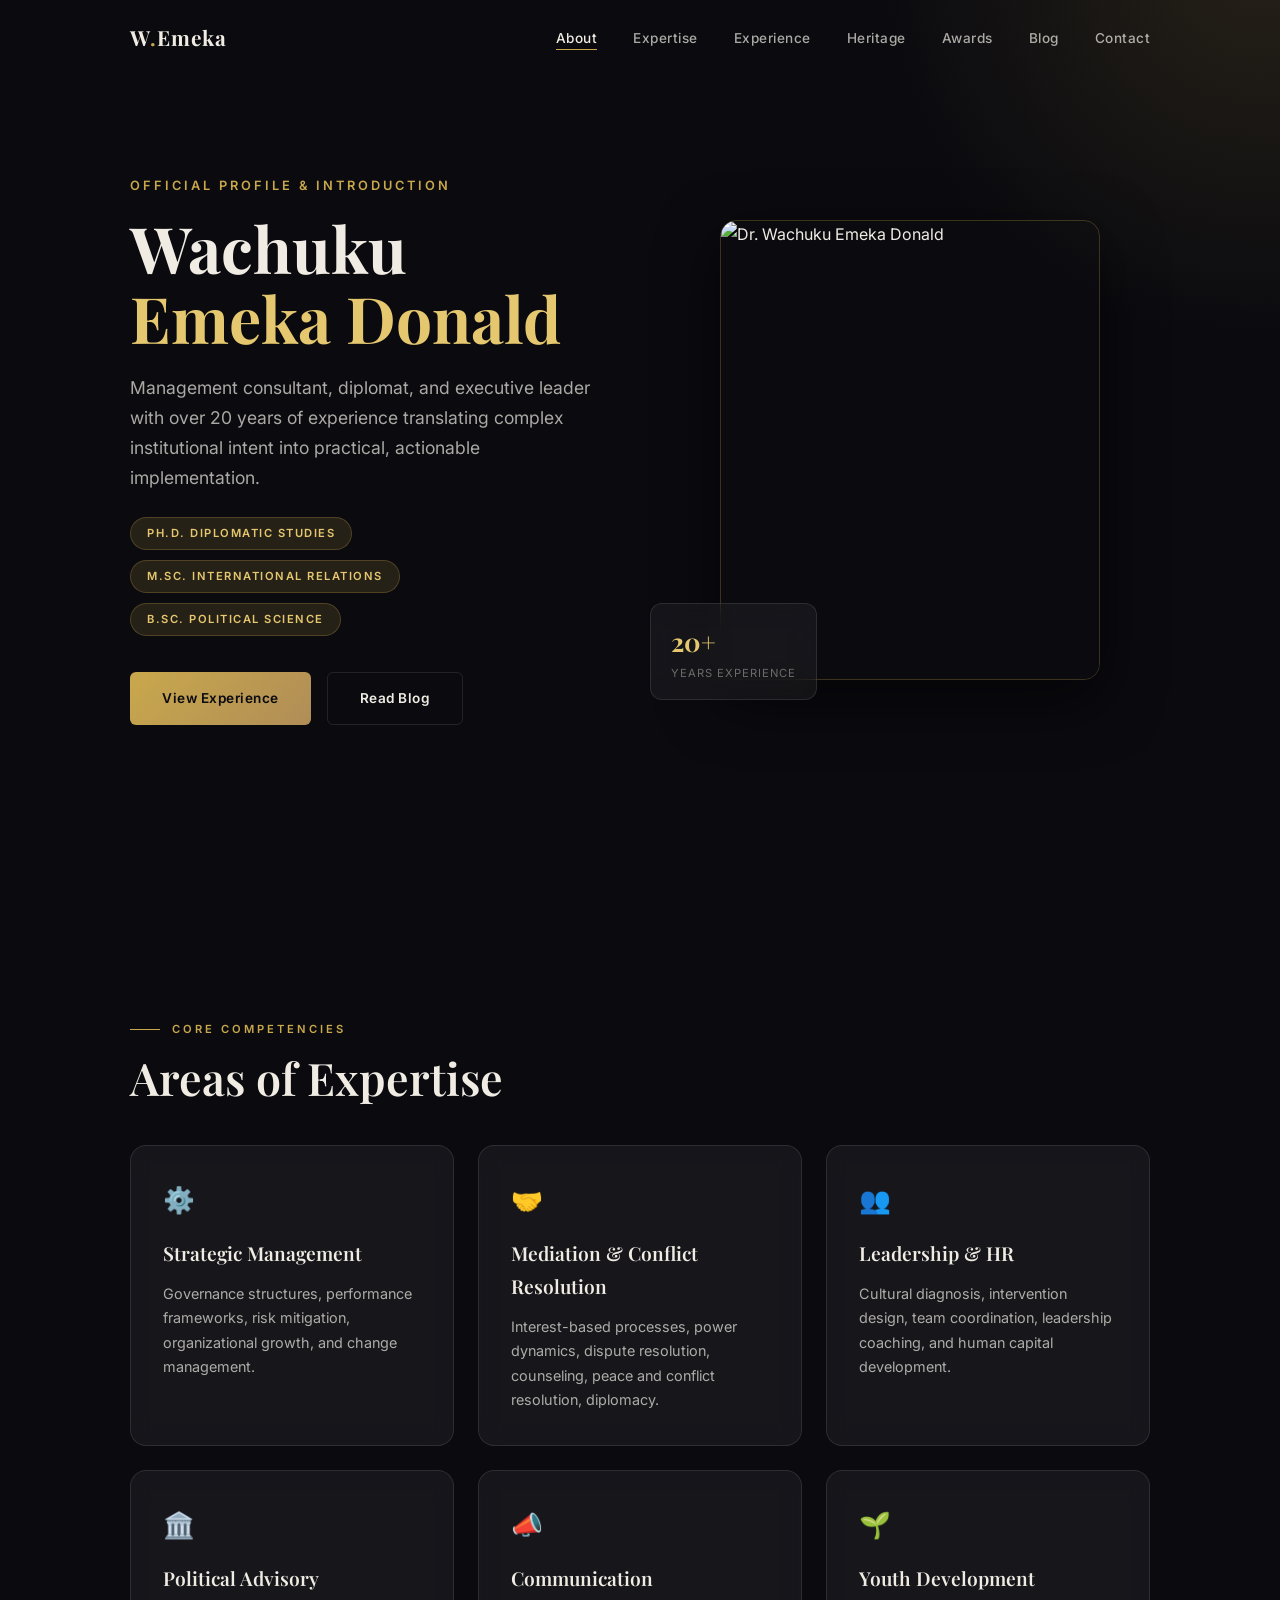
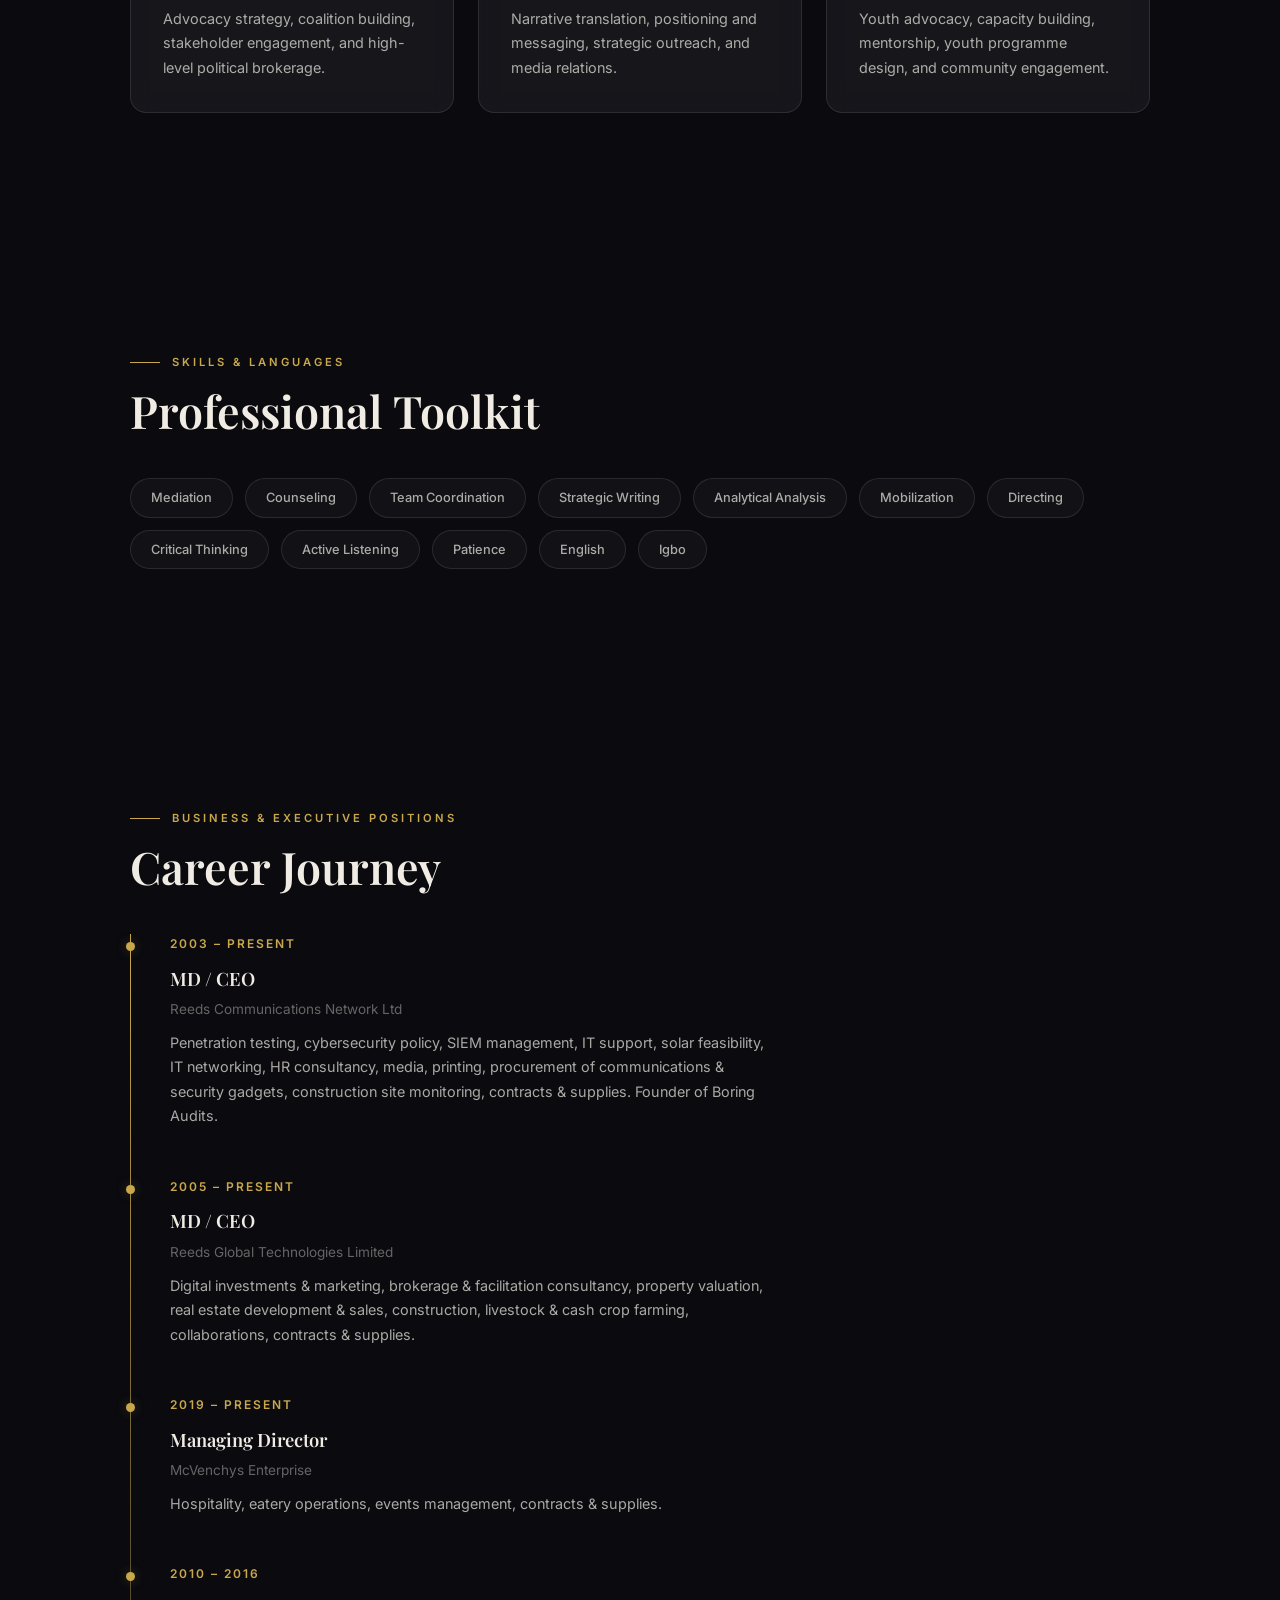
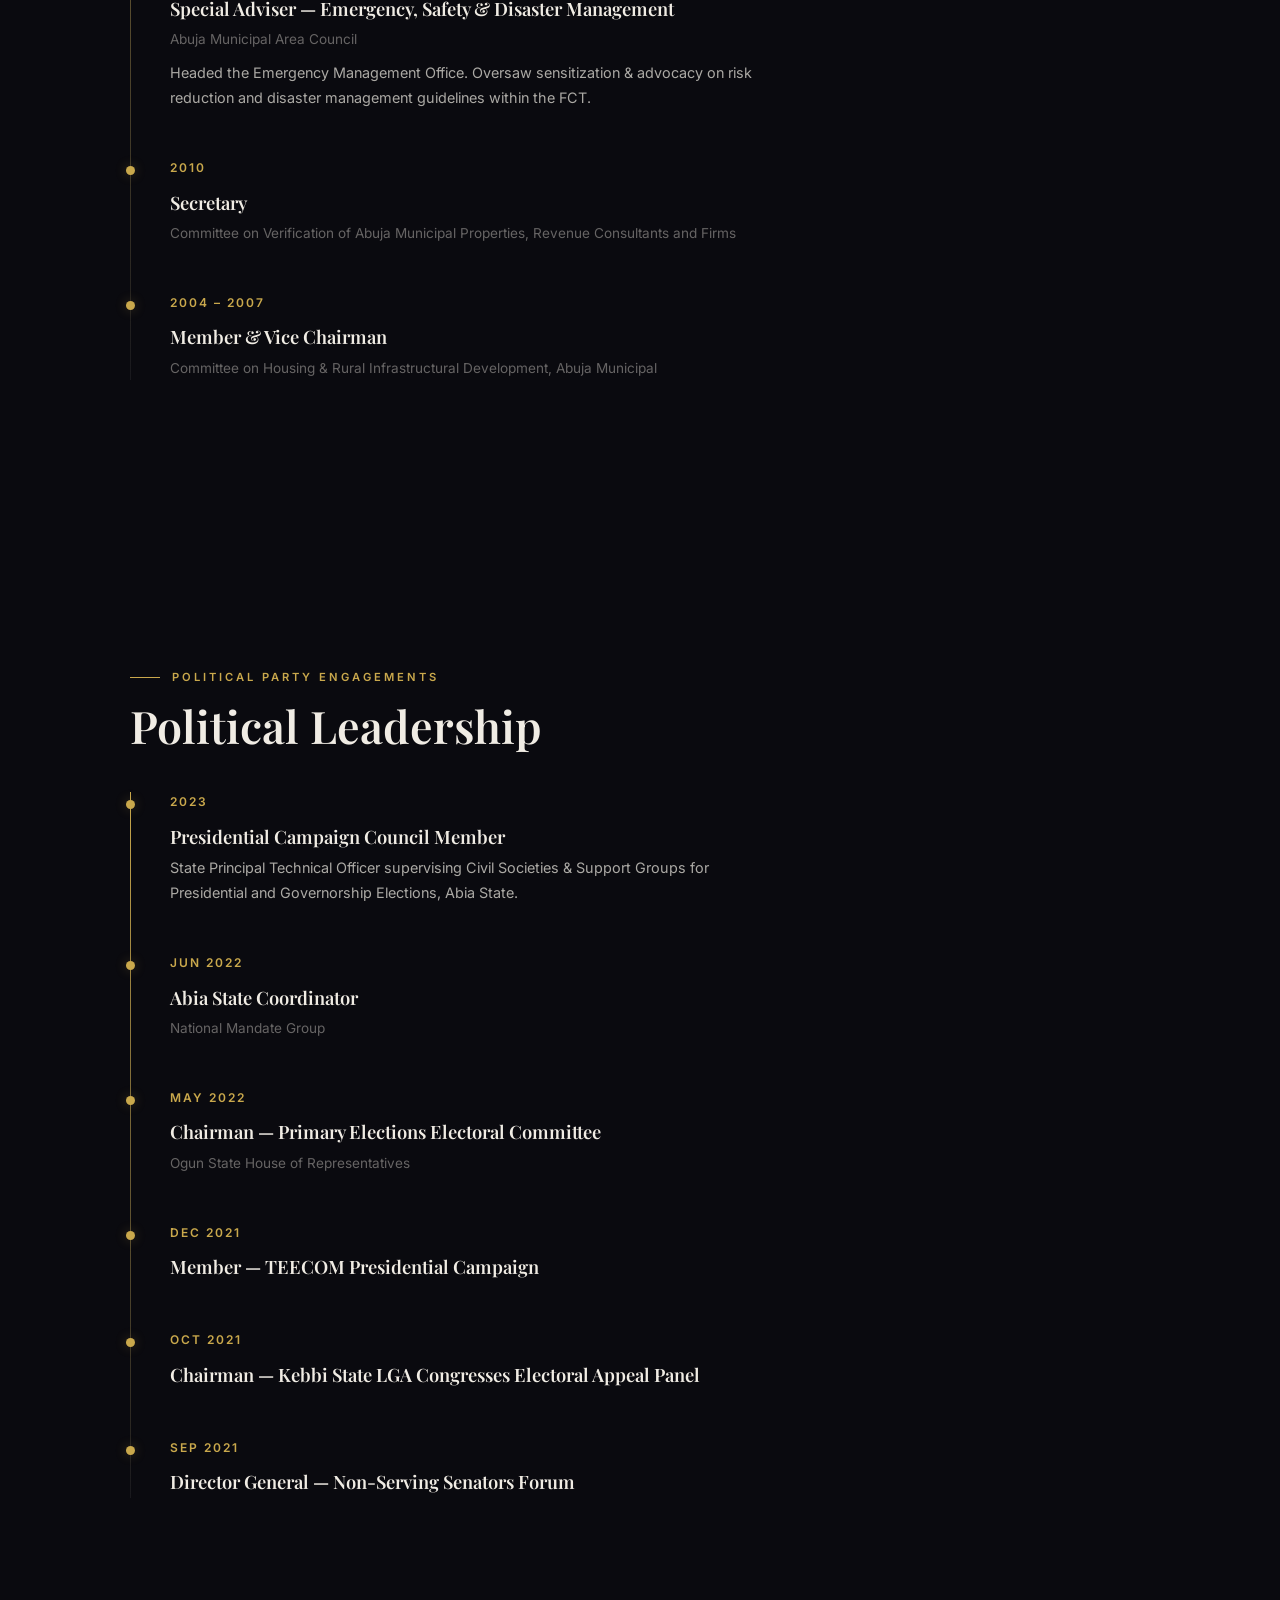
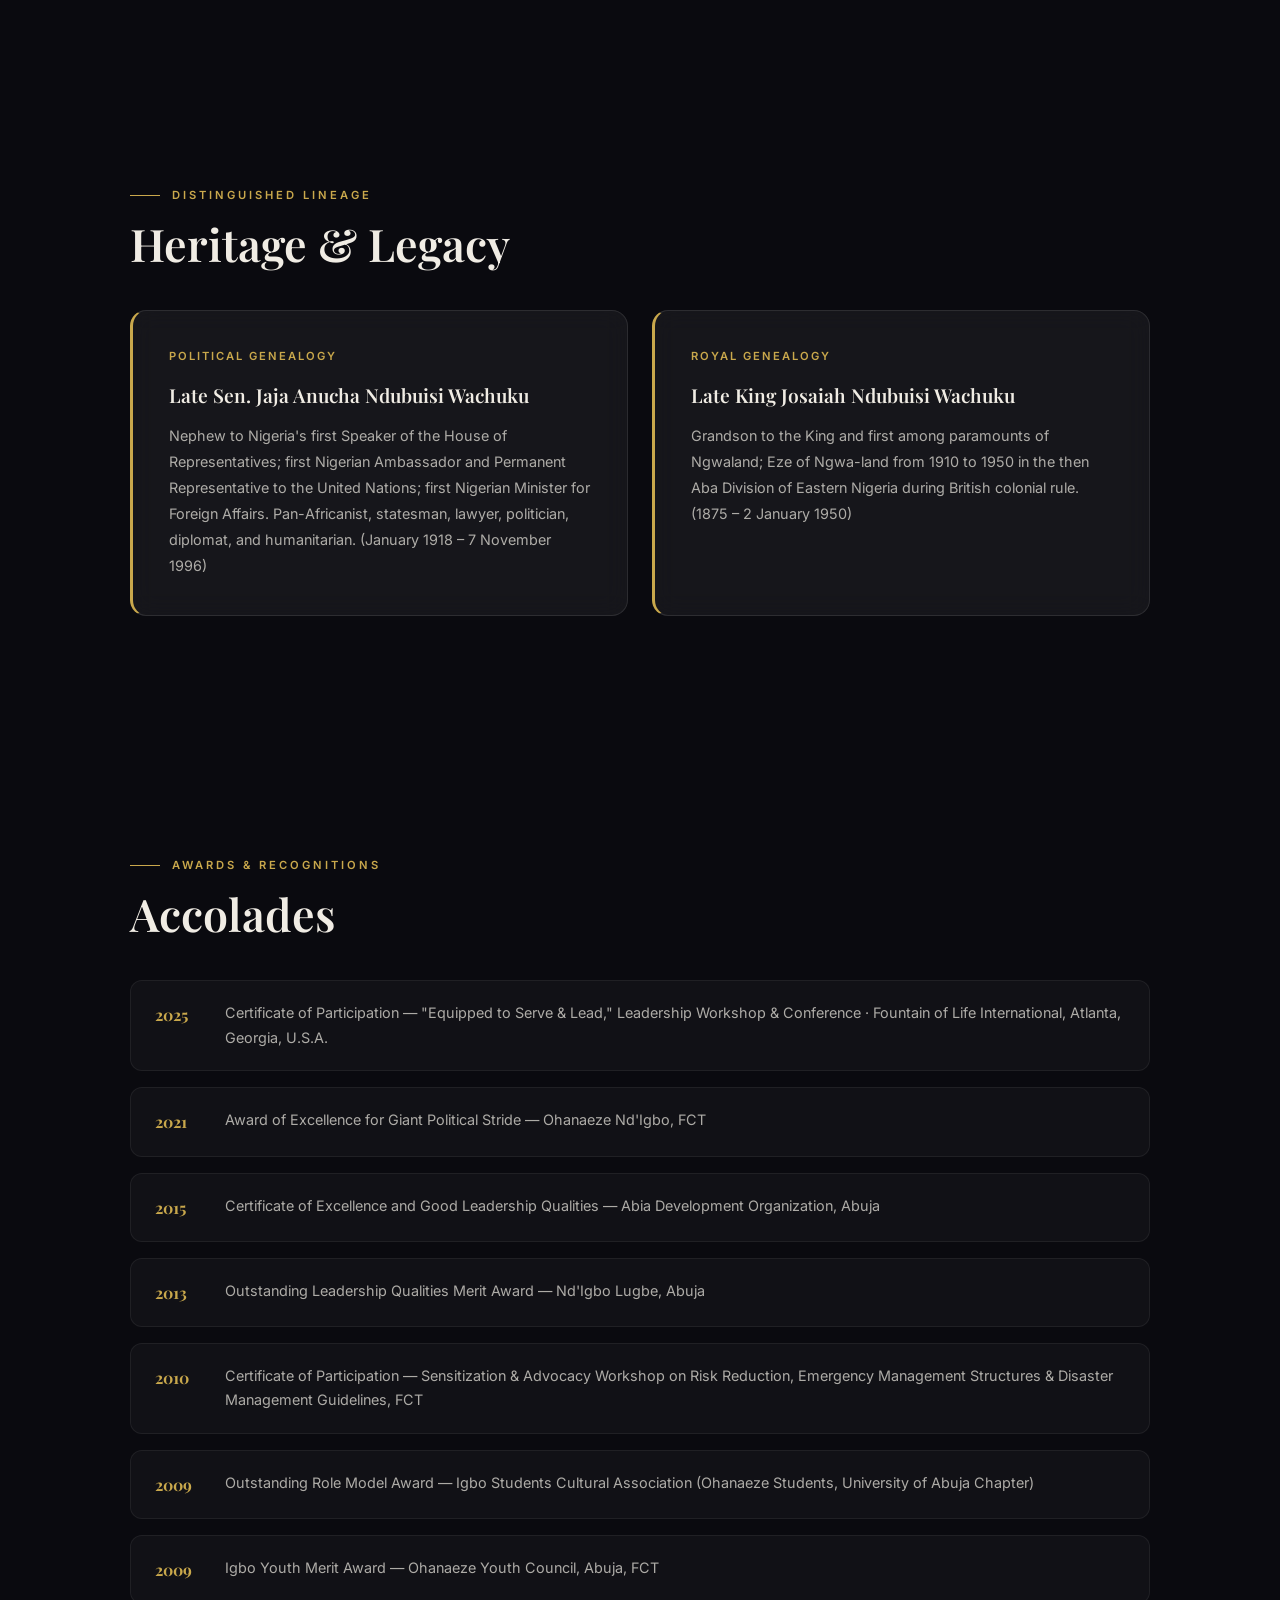
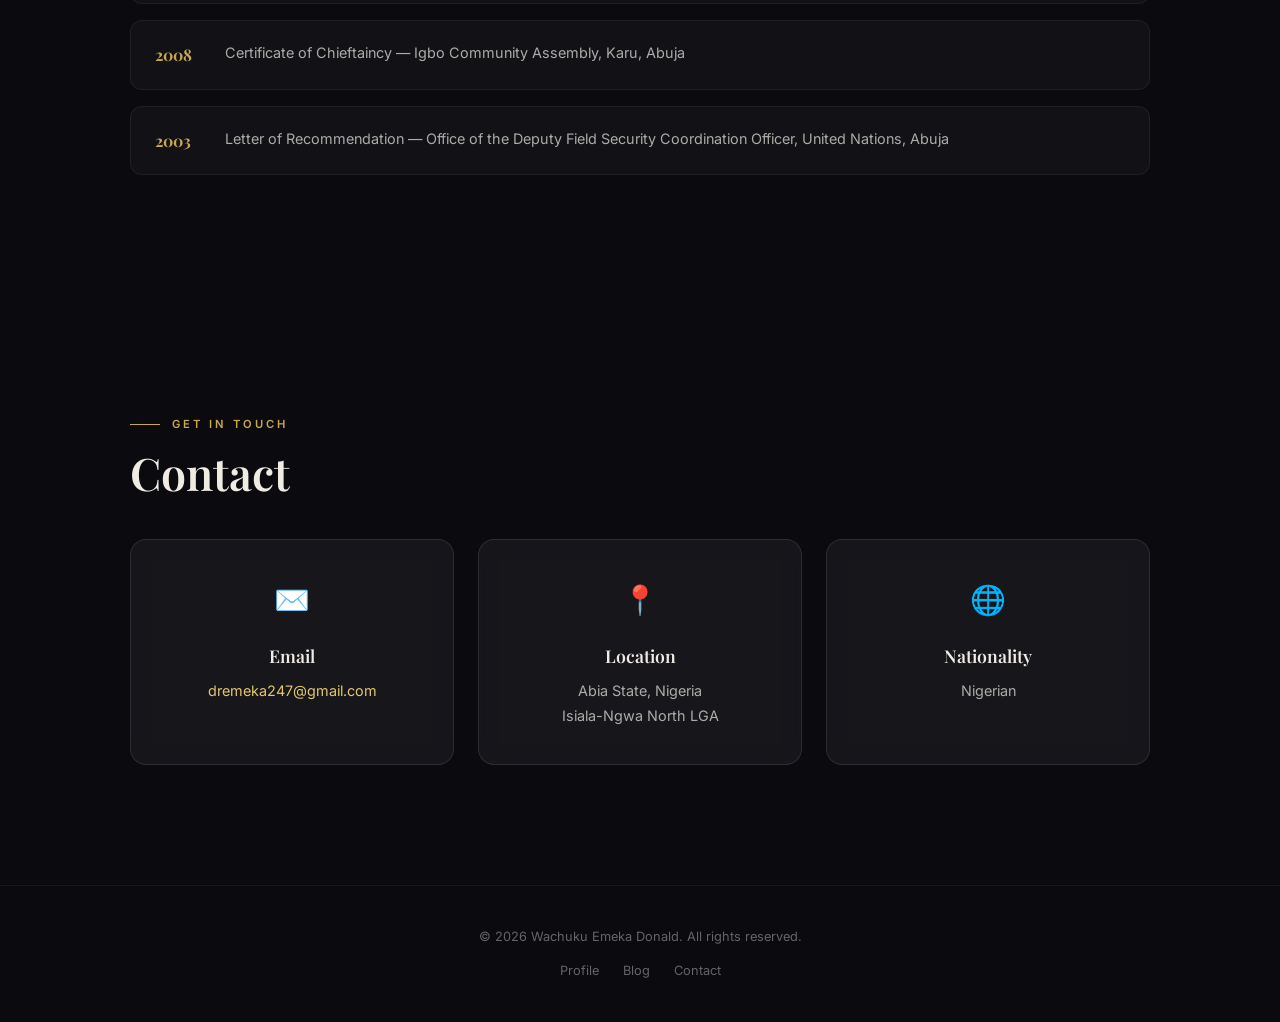
==== dremeka/index.html @ c821ef6f "feat: implement personal website with dynamic blog system and responsive UI" ====
<!DOCTYPE html>
<html lang="en">
<head>
  <meta charset="UTF-8">
  <meta name="viewport" content="width=device-width, initial-scale=1.0">
  <title>Dr. Wachuku Emeka Donald — Diplomat, Executive, Strategist</title>
  <meta name="description" content="Official profile of Dr. Wachuku Emeka Donald — Management Consultant, Diplomat, and Executive Leader with over 20 years of strategic experience.">
  <link rel="stylesheet" href="styles.css">
</head>
<body>

  <!-- Navigation -->
  <nav class="navbar" id="navbar">
    <div class="container">
      <a href="index.html" class="nav-logo">W<span>.</span>Emeka</a>
      <ul class="nav-links" id="navLinks">
        <li><a href="#about" class="active">About</a></li>
        <li><a href="#competencies">Expertise</a></li>
        <li><a href="#experience">Experience</a></li>
        <li><a href="#lineage">Heritage</a></li>
        <li><a href="#awards">Awards</a></li>
        <li><a href="blog.html">Blog</a></li>
        <li><a href="#contact">Contact</a></li>
      </ul>
      <button class="nav-toggle" id="navToggle" aria-label="Toggle navigation">
        <span></span><span></span><span></span>
      </button>
    </div>
  </nav>

  <!-- Hero Section -->
  <section class="hero section" id="about">
    <div class="container">
      <div class="hero-content">
        <div class="hero-text reveal">
          <p class="hero-greeting">Official Profile &amp; Introduction</p>
          <h1 class="hero-name">
            Wachuku
            <span class="gold">Emeka Donald</span>
          </h1>
          <p class="hero-tagline">
            Management consultant, diplomat, and executive leader with over 20 years of experience translating complex institutional intent into practical, actionable implementation.
          </p>
          <div class="hero-credentials">
            <span class="credential-tag">Ph.D. Diplomatic Studies</span>
            <span class="credential-tag">M.Sc. International Relations</span>
            <span class="credential-tag">B.Sc. Political Science</span>
          </div>
          <div class="hero-cta">
            <a href="#experience" class="btn btn-primary">View Experience</a>
            <a href="blog.html" class="btn btn-outline">Read Blog</a>
          </div>
        </div>
        <div class="hero-image-wrap reveal reveal-delay-2">
          <div class="hero-image-frame">
            <img src="assets/images/profile.jpg" alt="Dr. Wachuku Emeka Donald" id="heroProfileImage">
          </div>
          <div class="hero-float-badge">
            <div class="badge-number">20+</div>
            <div class="badge-label">Years Experience</div>
          </div>
        </div>
      </div>
    </div>
  </section>

  <!-- Core Competencies -->
  <section class="section" id="competencies">
    <div class="container">
      <div class="reveal">
        <p class="section-label">Core Competencies</p>
        <h2 class="section-title">Areas of Expertise</h2>
      </div>
      <div class="competencies-grid">
        <div class="glass-card competency-card reveal reveal-delay-1">
          <div class="competency-icon">⚙️</div>
          <h3>Strategic Management</h3>
          <p>Governance structures, performance frameworks, risk mitigation, organizational growth, and change management.</p>
        </div>
        <div class="glass-card competency-card reveal reveal-delay-2">
          <div class="competency-icon">🤝</div>
          <h3>Mediation &amp; Conflict Resolution</h3>
          <p>Interest-based processes, power dynamics, dispute resolution, counseling, peace and conflict resolution, diplomacy.</p>
        </div>
        <div class="glass-card competency-card reveal reveal-delay-3">
          <div class="competency-icon">👥</div>
          <h3>Leadership &amp; HR</h3>
          <p>Cultural diagnosis, intervention design, team coordination, leadership coaching, and human capital development.</p>
        </div>
        <div class="glass-card competency-card reveal reveal-delay-1">
          <div class="competency-icon">🏛️</div>
          <h3>Political Advisory</h3>
          <p>Advocacy strategy, coalition building, stakeholder engagement, and high-level political brokerage.</p>
        </div>
        <div class="glass-card competency-card reveal reveal-delay-2">
          <div class="competency-icon">📣</div>
          <h3>Communication</h3>
          <p>Narrative translation, positioning and messaging, strategic outreach, and media relations.</p>
        </div>
        <div class="glass-card competency-card reveal reveal-delay-3">
          <div class="competency-icon">🌱</div>
          <h3>Youth Development</h3>
          <p>Youth advocacy, capacity building, mentorship, youth programme design, and community engagement.</p>
        </div>
      </div>
    </div>
  </section>

  <!-- Skills -->
  <section class="section" id="skills">
    <div class="container">
      <div class="reveal">
        <p class="section-label">Skills &amp; Languages</p>
        <h2 class="section-title">Professional Toolkit</h2>
      </div>
      <div class="skills-cloud reveal">
        <span class="skill-tag">Mediation</span>
        <span class="skill-tag">Counseling</span>
        <span class="skill-tag">Team Coordination</span>
        <span class="skill-tag">Strategic Writing</span>
        <span class="skill-tag">Analytical Analysis</span>
        <span class="skill-tag">Mobilization</span>
        <span class="skill-tag">Directing</span>
        <span class="skill-tag">Critical Thinking</span>
        <span class="skill-tag">Active Listening</span>
        <span class="skill-tag">Patience</span>
        <span class="skill-tag">English</span>
        <span class="skill-tag">Igbo</span>
      </div>
    </div>
  </section>

  <!-- Experience Timeline -->
  <section class="section" id="experience">
    <div class="container">
      <div class="reveal">
        <p class="section-label">Business &amp; Executive Positions</p>
        <h2 class="section-title">Career Journey</h2>
      </div>
      <div class="timeline">
        <div class="timeline-item reveal">
          <div class="timeline-date">2003 – Present</div>
          <h3>MD / CEO</h3>
          <p class="timeline-org">Reeds Communications Network Ltd</p>
          <p>Penetration testing, cybersecurity policy, SIEM management, IT support, solar feasibility, IT networking, HR consultancy, media, printing, procurement of communications &amp; security gadgets, construction site monitoring, contracts &amp; supplies. Founder of Boring Audits.</p>
        </div>
        <div class="timeline-item reveal">
          <div class="timeline-date">2005 – Present</div>
          <h3>MD / CEO</h3>
          <p class="timeline-org">Reeds Global Technologies Limited</p>
          <p>Digital investments &amp; marketing, brokerage &amp; facilitation consultancy, property valuation, real estate development &amp; sales, construction, livestock &amp; cash crop farming, collaborations, contracts &amp; supplies.</p>
        </div>
        <div class="timeline-item reveal">
          <div class="timeline-date">2019 – Present</div>
          <h3>Managing Director</h3>
          <p class="timeline-org">McVenchys Enterprise</p>
          <p>Hospitality, eatery operations, events management, contracts &amp; supplies.</p>
        </div>
        <div class="timeline-item reveal">
          <div class="timeline-date">2010 – 2016</div>
          <h3>Special Adviser — Emergency, Safety &amp; Disaster Management</h3>
          <p class="timeline-org">Abuja Municipal Area Council</p>
          <p>Headed the Emergency Management Office. Oversaw sensitization &amp; advocacy on risk reduction and disaster management guidelines within the FCT.</p>
        </div>
        <div class="timeline-item reveal">
          <div class="timeline-date">2010</div>
          <h3>Secretary</h3>
          <p class="timeline-org">Committee on Verification of Abuja Municipal Properties, Revenue Consultants and Firms</p>
        </div>
        <div class="timeline-item reveal">
          <div class="timeline-date">2004 – 2007</div>
          <h3>Member &amp; Vice Chairman</h3>
          <p class="timeline-org">Committee on Housing &amp; Rural Infrastructural Development, Abuja Municipal</p>
        </div>
      </div>
    </div>
  </section>

  <!-- Political Engagements -->
  <section class="section" id="political">
    <div class="container">
      <div class="reveal">
        <p class="section-label">Political Party Engagements</p>
        <h2 class="section-title">Political Leadership</h2>
      </div>
      <div class="timeline">
        <div class="timeline-item reveal">
          <div class="timeline-date">2023</div>
          <h3>Presidential Campaign Council Member</h3>
          <p>State Principal Technical Officer supervising Civil Societies &amp; Support Groups for Presidential and Governorship Elections, Abia State.</p>
        </div>
        <div class="timeline-item reveal">
          <div class="timeline-date">Jun 2022</div>
          <h3>Abia State Coordinator</h3>
          <p class="timeline-org">National Mandate Group</p>
        </div>
        <div class="timeline-item reveal">
          <div class="timeline-date">May 2022</div>
          <h3>Chairman — Primary Elections Electoral Committee</h3>
          <p class="timeline-org">Ogun State House of Representatives</p>
        </div>
        <div class="timeline-item reveal">
          <div class="timeline-date">Dec 2021</div>
          <h3>Member — TEECOM Presidential Campaign</h3>
        </div>
        <div class="timeline-item reveal">
          <div class="timeline-date">Oct 2021</div>
          <h3>Chairman — Kebbi State LGA Congresses Electoral Appeal Panel</h3>
        </div>
        <div class="timeline-item reveal">
          <div class="timeline-date">Sep 2021</div>
          <h3>Director General — Non-Serving Senators Forum</h3>
        </div>
      </div>
    </div>
  </section>

  <!-- Distinguished Lineage -->
  <section class="section" id="lineage">
    <div class="container">
      <div class="reveal">
        <p class="section-label">Distinguished Lineage</p>
        <h2 class="section-title">Heritage &amp; Legacy</h2>
      </div>
      <div class="lineage-grid">
        <div class="glass-card lineage-card reveal">
          <div class="lineage-type">Political Genealogy</div>
          <h3>Late Sen. Jaja Anucha Ndubuisi Wachuku</h3>
          <p>Nephew to Nigeria's first Speaker of the House of Representatives; first Nigerian Ambassador and Permanent Representative to the United Nations; first Nigerian Minister for Foreign Affairs. Pan-Africanist, statesman, lawyer, politician, diplomat, and humanitarian. (January 1918 – 7 November 1996)</p>
        </div>
        <div class="glass-card lineage-card reveal reveal-delay-2">
          <div class="lineage-type">Royal Genealogy</div>
          <h3>Late King Josaiah Ndubuisi Wachuku</h3>
          <p>Grandson to the King and first among paramounts of Ngwaland; Eze of Ngwa-land from 1910 to 1950 in the then Aba Division of Eastern Nigeria during British colonial rule. (1875 – 2 January 1950)</p>
        </div>
      </div>
    </div>
  </section>

  <!-- Awards -->
  <section class="section" id="awards">
    <div class="container">
      <div class="reveal">
        <p class="section-label">Awards &amp; Recognitions</p>
        <h2 class="section-title">Accolades</h2>
      </div>
      <div class="awards-list">
        <div class="award-item reveal">
          <span class="award-year">2025</span>
          <span class="award-text">Certificate of Participation — "Equipped to Serve &amp; Lead," Leadership Workshop &amp; Conference · Fountain of Life International, Atlanta, Georgia, U.S.A.</span>
        </div>
        <div class="award-item reveal">
          <span class="award-year">2021</span>
          <span class="award-text">Award of Excellence for Giant Political Stride — Ohanaeze Nd'Igbo, FCT</span>
        </div>
        <div class="award-item reveal">
          <span class="award-year">2015</span>
          <span class="award-text">Certificate of Excellence and Good Leadership Qualities — Abia Development Organization, Abuja</span>
        </div>
        <div class="award-item reveal">
          <span class="award-year">2013</span>
          <span class="award-text">Outstanding Leadership Qualities Merit Award — Nd'Igbo Lugbe, Abuja</span>
        </div>
        <div class="award-item reveal">
          <span class="award-year">2010</span>
          <span class="award-text">Certificate of Participation — Sensitization &amp; Advocacy Workshop on Risk Reduction, Emergency Management Structures &amp; Disaster Management Guidelines, FCT</span>
        </div>
        <div class="award-item reveal">
          <span class="award-year">2009</span>
          <span class="award-text">Outstanding Role Model Award — Igbo Students Cultural Association (Ohanaeze Students, University of Abuja Chapter)</span>
        </div>
        <div class="award-item reveal">
          <span class="award-year">2009</span>
          <span class="award-text">Igbo Youth Merit Award — Ohanaeze Youth Council, Abuja, FCT</span>
        </div>
        <div class="award-item reveal">
          <span class="award-year">2008</span>
          <span class="award-text">Certificate of Chieftaincy — Igbo Community Assembly, Karu, Abuja</span>
        </div>
        <div class="award-item reveal">
          <span class="award-year">2003</span>
          <span class="award-text">Letter of Recommendation — Office of the Deputy Field Security Coordination Officer, United Nations, Abuja</span>
        </div>
      </div>
    </div>
  </section>

  <!-- Contact -->
  <section class="section" id="contact">
    <div class="container">
      <div class="reveal">
        <p class="section-label">Get In Touch</p>
        <h2 class="section-title">Contact</h2>
      </div>
      <div class="contact-grid">
        <div class="glass-card contact-card reveal">
          <div class="contact-icon">✉️</div>
          <h3>Email</h3>
          <p><a href="mailto:dremeka247@gmail.com">dremeka247@gmail.com</a></p>
        </div>
        <div class="glass-card contact-card reveal reveal-delay-1">
          <div class="contact-icon">📍</div>
          <h3>Location</h3>
          <p>Abia State, Nigeria<br>Isiala-Ngwa North LGA</p>
        </div>
        <div class="glass-card contact-card reveal reveal-delay-2">
          <div class="contact-icon">🌐</div>
          <h3>Nationality</h3>
          <p>Nigerian</p>
        </div>
      </div>
    </div>
  </section>

  <!-- Footer -->
  <footer class="footer">
    <div class="container">
      <p>&copy; 2026 Wachuku Emeka Donald. All rights reserved.</p>
      <div class="footer-links">
        <a href="index.html">Profile</a>
        <a href="blog.html">Blog</a>
        <a href="#contact">Contact</a>
      </div>
    </div>
  </footer>

  <script src="script.js"></script>
</body>
</html>
---- dremeka/styles.css ----
/* ============================================
   THE EXECUTIVE DIPLOMAT — Design System
   Dr. Emeka Wachuku Personal Site
   ============================================ */

@import url('https://fonts.googleapis.com/css2?family=Playfair+Display:ital,wght@0,400;0,500;0,600;0,700;0,800;1,400;1,500&family=Inter:wght@300;400;500;600;700&display=swap');

/* --- CSS Custom Properties --- */
:root {
  /* Core Palette */
  --bg-primary: #0a0a0f;
  --bg-secondary: #12121a;
  --bg-tertiary: #1a1a28;
  --bg-card: rgba(255, 255, 255, 0.03);
  --bg-glass: rgba(255, 255, 255, 0.05);
  --bg-glass-hover: rgba(255, 255, 255, 0.08);

  /* Gold & Bronze Accents */
  --gold: #c9a84c;
  --gold-light: #e4c76e;
  --gold-dim: rgba(201, 168, 76, 0.15);
  --gold-glow: rgba(201, 168, 76, 0.3);
  --bronze: #b08d57;

  /* Text */
  --text-primary: #f0ece4;
  --text-secondary: rgba(240, 236, 228, 0.7);
  --text-muted: rgba(240, 236, 228, 0.4);
  --text-accent: var(--gold-light);

  /* Borders */
  --border-subtle: rgba(255, 255, 255, 0.06);
  --border-glass: rgba(255, 255, 255, 0.1);
  --border-gold: rgba(201, 168, 76, 0.25);

  /* Typography */
  --font-heading: 'Playfair Display', Georgia, serif;
  --font-body: 'Inter', -apple-system, sans-serif;

  /* Spacing */
  --section-padding: clamp(60px, 10vw, 120px);
  --container-max: 1100px;

  /* Transitions */
  --ease-out: cubic-bezier(0.22, 1, 0.36, 1);
  --transition-fast: 0.2s var(--ease-out);
  --transition-med: 0.4s var(--ease-out);
  --transition-slow: 0.7s var(--ease-out);
}

/* --- Reset & Base --- */
*, *::before, *::after {
  margin: 0;
  padding: 0;
  box-sizing: border-box;
}

html {
  scroll-behavior: smooth;
  font-size: 16px;
}

body {
  font-family: var(--font-body);
  background-color: var(--bg-primary);
  color: var(--text-primary);
  line-height: 1.7;
  overflow-x: hidden;
  -webkit-font-smoothing: antialiased;
  -moz-osx-font-smoothing: grayscale;
}

a {
  color: var(--gold-light);
  text-decoration: none;
  transition: color var(--transition-fast);
}

a:hover {
  color: var(--gold);
}

img {
  max-width: 100%;
  display: block;
}

::selection {
  background: var(--gold-dim);
  color: var(--gold-light);
}

/* --- Utility --- */
.container {
  max-width: var(--container-max);
  margin: 0 auto;
  padding: 0 clamp(20px, 5vw, 40px);
}

.section {
  padding: var(--section-padding) 0;
  position: relative;
}

.section-label {
  font-family: var(--font-body);
  font-size: 0.7rem;
  font-weight: 600;
  letter-spacing: 3px;
  text-transform: uppercase;
  color: var(--gold);
  margin-bottom: 12px;
  display: flex;
  align-items: center;
  gap: 12px;
}

.section-label::before {
  content: '';
  width: 30px;
  height: 1px;
  background: var(--gold);
}

.section-title {
  font-family: var(--font-heading);
  font-size: clamp(1.8rem, 4vw, 2.8rem);
  font-weight: 600;
  color: var(--text-primary);
  margin-bottom: 40px;
  line-height: 1.2;
}

/* --- Reveal Animations --- */
.reveal {
  opacity: 0;
  transform: translateY(40px);
  transition: opacity 0.8s var(--ease-out), transform 0.8s var(--ease-out);
}

.reveal.visible {
  opacity: 1;
  transform: translateY(0);
}

.reveal-delay-1 { transition-delay: 0.1s; }
.reveal-delay-2 { transition-delay: 0.2s; }
.reveal-delay-3 { transition-delay: 0.3s; }
.reveal-delay-4 { transition-delay: 0.4s; }

/* --- Navigation --- */
.navbar {
  position: fixed;
  top: 0;
  left: 0;
  right: 0;
  z-index: 1000;
  padding: 20px 0;
  transition: background var(--transition-med), padding var(--transition-med), box-shadow var(--transition-med);
}

.navbar.scrolled {
  background: rgba(10, 10, 15, 0.85);
  backdrop-filter: blur(20px);
  -webkit-backdrop-filter: blur(20px);
  padding: 12px 0;
  box-shadow: 0 1px 0 var(--border-subtle);
}

.navbar .container {
  display: flex;
  justify-content: space-between;
  align-items: center;
}

.nav-logo {
  font-family: var(--font-heading);
  font-size: 1.3rem;
  font-weight: 700;
  color: var(--text-primary);
  letter-spacing: 1px;
}

.nav-logo span {
  color: var(--gold);
}

.nav-links {
  display: flex;
  list-style: none;
  gap: 36px;
}

.nav-links a {
  font-size: 0.85rem;
  font-weight: 500;
  color: var(--text-secondary);
  letter-spacing: 0.5px;
  position: relative;
  padding-bottom: 4px;
}

.nav-links a::after {
  content: '';
  position: absolute;
  bottom: 0;
  left: 0;
  width: 0;
  height: 1px;
  background: var(--gold);
  transition: width var(--transition-med);
}

.nav-links a:hover,
.nav-links a.active {
  color: var(--text-primary);
}

.nav-links a:hover::after,
.nav-links a.active::after {
  width: 100%;
}

/* Mobile Menu Toggle */
.nav-toggle {
  display: none;
  flex-direction: column;
  gap: 5px;
  cursor: pointer;
  background: none;
  border: none;
  padding: 4px;
}

.nav-toggle span {
  display: block;
  width: 24px;
  height: 2px;
  background: var(--text-primary);
  transition: transform var(--transition-fast), opacity var(--transition-fast);
}

.nav-toggle.open span:nth-child(1) {
  transform: rotate(45deg) translate(5px, 5px);
}

.nav-toggle.open span:nth-child(2) {
  opacity: 0;
}

.nav-toggle.open span:nth-child(3) {
  transform: rotate(-45deg) translate(5px, -5px);
}

/* --- Hero Section --- */
.hero {
  min-height: 100vh;
  display: flex;
  align-items: center;
  position: relative;
  overflow: hidden;
}

.hero::before {
  content: '';
  position: absolute;
  top: -50%;
  right: -30%;
  width: 800px;
  height: 800px;
  background: radial-gradient(circle, var(--gold-dim) 0%, transparent 70%);
  pointer-events: none;
  animation: heroGlow 8s ease-in-out infinite alternate;
}

@keyframes heroGlow {
  0% { opacity: 0.3; transform: translate(0, 0) scale(1); }
  100% { opacity: 0.5; transform: translate(-40px, 30px) scale(1.1); }
}

.hero-content {
  display: grid;
  grid-template-columns: 1fr 1fr;
  gap: 60px;
  align-items: center;
}

.hero-text {
  position: relative;
  z-index: 2;
}

.hero-greeting {
  font-size: 0.8rem;
  font-weight: 600;
  letter-spacing: 3px;
  text-transform: uppercase;
  color: var(--gold);
  margin-bottom: 16px;
}

.hero-name {
  font-family: var(--font-heading);
  font-size: clamp(2.5rem, 5vw, 4rem);
  font-weight: 700;
  line-height: 1.1;
  margin-bottom: 20px;
}

.hero-name .gold {
  color: var(--gold-light);
  display: block;
}

.hero-tagline {
  font-size: 1.1rem;
  color: var(--text-secondary);
  max-width: 480px;
  margin-bottom: 12px;
  line-height: 1.7;
}

.hero-credentials {
  display: flex;
  flex-wrap: wrap;
  gap: 10px;
  margin-top: 24px;
  margin-bottom: 36px;
}

.credential-tag {
  font-size: 0.7rem;
  font-weight: 600;
  letter-spacing: 1.5px;
  text-transform: uppercase;
  padding: 6px 16px;
  border: 1px solid var(--border-gold);
  border-radius: 100px;
  color: var(--gold-light);
  background: var(--gold-dim);
}

.hero-cta {
  display: flex;
  gap: 16px;
  flex-wrap: wrap;
}

.btn {
  display: inline-flex;
  align-items: center;
  gap: 8px;
  font-family: var(--font-body);
  font-size: 0.85rem;
  font-weight: 600;
  letter-spacing: 0.5px;
  padding: 14px 32px;
  border-radius: 6px;
  border: none;
  cursor: pointer;
  transition: all var(--transition-med);
}

.btn-primary {
  background: linear-gradient(135deg, var(--gold) 0%, var(--bronze) 100%);
  color: var(--bg-primary);
}

.btn-primary:hover {
  transform: translateY(-2px);
  box-shadow: 0 8px 30px var(--gold-glow);
  color: var(--bg-primary);
}

.btn-outline {
  background: transparent;
  border: 1px solid var(--border-glass);
  color: var(--text-primary);
}

.btn-outline:hover {
  background: var(--bg-glass-hover);
  border-color: var(--gold);
  color: var(--gold-light);
  transform: translateY(-2px);
}

/* Hero Image */
.hero-image-wrap {
  position: relative;
  display: flex;
  justify-content: center;
  align-items: center;
}

.hero-image-frame {
  position: relative;
  width: 380px;
  height: 460px;
  border-radius: 16px;
  overflow: hidden;
  border: 1px solid var(--border-gold);
  box-shadow: 0 20px 60px rgba(0, 0, 0, 0.5);
}

.hero-image-frame img {
  width: 100%;
  height: 100%;
  object-fit: cover;
}

.hero-image-frame::after {
  content: '';
  position: absolute;
  inset: 0;
  background: linear-gradient(180deg, transparent 60%, var(--bg-primary) 100%);
  pointer-events: none;
}

.hero-float-badge {
  position: absolute;
  bottom: -20px;
  left: -20px;
  background: var(--bg-glass);
  backdrop-filter: blur(16px);
  -webkit-backdrop-filter: blur(16px);
  border: 1px solid var(--border-glass);
  border-radius: 12px;
  padding: 16px 20px;
  z-index: 3;
}

.hero-float-badge .badge-number {
  font-family: var(--font-heading);
  font-size: 1.6rem;
  font-weight: 700;
  color: var(--gold-light);
}

.hero-float-badge .badge-label {
  font-size: 0.7rem;
  color: var(--text-muted);
  text-transform: uppercase;
  letter-spacing: 1px;
}

/* --- Glass Card --- */
.glass-card {
  background: var(--bg-glass);
  backdrop-filter: blur(12px);
  -webkit-backdrop-filter: blur(12px);
  border: 1px solid var(--border-glass);
  border-radius: 16px;
  padding: 32px;
  transition: all var(--transition-med);
}

.glass-card:hover {
  background: var(--bg-glass-hover);
  border-color: var(--border-gold);
  transform: translateY(-4px);
  box-shadow: 0 12px 40px rgba(0, 0, 0, 0.3);
}

/* --- Competency Cards --- */
.competencies-grid {
  display: grid;
  grid-template-columns: repeat(auto-fit, minmax(300px, 1fr));
  gap: 24px;
}

.competency-card {
  padding: 32px;
}

.competency-icon {
  font-size: 1.6rem;
  margin-bottom: 16px;
  display: inline-block;
}

.competency-card h3 {
  font-family: var(--font-heading);
  font-size: 1.2rem;
  font-weight: 600;
  margin-bottom: 12px;
  color: var(--text-primary);
}

.competency-card p {
  font-size: 0.9rem;
  color: var(--text-secondary);
  line-height: 1.7;
}

/* --- Timeline (Experience) --- */
.timeline {
  position: relative;
  padding-left: 40px;
}

.timeline::before {
  content: '';
  position: absolute;
  left: 0;
  top: 0;
  bottom: 0;
  width: 1px;
  background: linear-gradient(180deg, var(--gold) 0%, var(--border-subtle) 100%);
}

.timeline-item {
  position: relative;
  margin-bottom: 48px;
}

.timeline-item::before {
  content: '';
  position: absolute;
  left: -44px;
  top: 8px;
  width: 9px;
  height: 9px;
  border-radius: 50%;
  background: var(--gold);
  box-shadow: 0 0 12px var(--gold-glow);
}

.timeline-date {
  font-size: 0.75rem;
  font-weight: 600;
  letter-spacing: 2px;
  text-transform: uppercase;
  color: var(--gold);
  margin-bottom: 8px;
}

.timeline-item h3 {
  font-family: var(--font-heading);
  font-size: 1.15rem;
  font-weight: 600;
  margin-bottom: 4px;
}

.timeline-item .timeline-org {
  font-size: 0.85rem;
  color: var(--text-muted);
  margin-bottom: 10px;
}

.timeline-item p {
  font-size: 0.9rem;
  color: var(--text-secondary);
  max-width: 600px;
}

/* --- Skills Tags --- */
.skills-cloud {
  display: flex;
  flex-wrap: wrap;
  gap: 12px;
}

.skill-tag {
  font-size: 0.8rem;
  font-weight: 500;
  padding: 8px 20px;
  border: 1px solid var(--border-glass);
  border-radius: 100px;
  color: var(--text-secondary);
  background: var(--bg-card);
  transition: all var(--transition-fast);
}

.skill-tag:hover {
  border-color: var(--gold);
  color: var(--gold-light);
  background: var(--gold-dim);
}

/* --- Lineage Section --- */
.lineage-grid {
  display: grid;
  grid-template-columns: 1fr 1fr;
  gap: 24px;
}

.lineage-card {
  padding: 36px;
  border-left: 3px solid var(--gold);
}

.lineage-card .lineage-type {
  font-size: 0.7rem;
  font-weight: 600;
  letter-spacing: 2px;
  text-transform: uppercase;
  color: var(--gold);
  margin-bottom: 12px;
}

.lineage-card h3 {
  font-family: var(--font-heading);
  font-size: 1.2rem;
  font-weight: 600;
  margin-bottom: 12px;
}

.lineage-card p {
  font-size: 0.9rem;
  color: var(--text-secondary);
  line-height: 1.8;
}

/* --- Awards Section --- */
.awards-list {
  display: grid;
  gap: 16px;
}

.award-item {
  display: flex;
  gap: 20px;
  align-items: flex-start;
  padding: 20px 24px;
  border-radius: 12px;
  background: var(--bg-card);
  border: 1px solid var(--border-subtle);
  transition: all var(--transition-fast);
}

.award-item:hover {
  border-color: var(--border-gold);
  background: var(--bg-glass);
}

.award-year {
  font-family: var(--font-heading);
  font-size: 1rem;
  font-weight: 700;
  color: var(--gold);
  min-width: 50px;
}

.award-text {
  font-size: 0.9rem;
  color: var(--text-secondary);
}

/* --- Contact Section --- */
.contact-grid {
  display: grid;
  grid-template-columns: repeat(auto-fit, minmax(250px, 1fr));
  gap: 24px;
}

.contact-card {
  text-align: center;
  padding: 36px 24px;
}

.contact-card .contact-icon {
  font-size: 1.8rem;
  margin-bottom: 16px;
}

.contact-card h3 {
  font-family: var(--font-heading);
  font-size: 1.1rem;
  font-weight: 600;
  margin-bottom: 8px;
}

.contact-card p {
  font-size: 0.9rem;
  color: var(--text-secondary);
}

/* --- Footer --- */
.footer {
  padding: 40px 0;
  border-top: 1px solid var(--border-subtle);
  text-align: center;
}

.footer p {
  font-size: 0.8rem;
  color: var(--text-muted);
}

.footer .footer-links {
  display: flex;
  justify-content: center;
  gap: 24px;
  margin-top: 12px;
}

.footer .footer-links a {
  font-size: 0.8rem;
  color: var(--text-muted);
}

.footer .footer-links a:hover {
  color: var(--gold-light);
}

/* --- Divider --- */
.section-divider {
  width: 60px;
  height: 1px;
  background: linear-gradient(90deg, var(--gold), transparent);
  margin: 0 0 40px 0;
}

/* ============================================
   BLOG PAGE STYLES
   ============================================ */

/* Blog Hero */
.blog-hero {
  padding-top: 140px;
  padding-bottom: 40px;
}

/* Blog List */
.blog-list {
  display: grid;
  gap: 24px;
}

.blog-card {
  display: grid;
  grid-template-columns: 200px 1fr;
  gap: 28px;
  padding: 28px;
  cursor: pointer;
  text-decoration: none;
  color: inherit;
}

.blog-card:hover {
  color: inherit;
}

.blog-card-image {
  width: 200px;
  height: 140px;
  border-radius: 10px;
  overflow: hidden;
  background: var(--bg-tertiary);
}

.blog-card-image img {
  width: 100%;
  height: 100%;
  object-fit: cover;
  transition: transform var(--transition-slow);
}

.blog-card:hover .blog-card-image img {
  transform: scale(1.05);
}

.blog-card-content {
  display: flex;
  flex-direction: column;
  justify-content: center;
}

.blog-card-meta {
  font-size: 0.75rem;
  font-weight: 600;
  letter-spacing: 1.5px;
  text-transform: uppercase;
  color: var(--gold);
  margin-bottom: 8px;
}

.blog-card-title {
  font-family: var(--font-heading);
  font-size: 1.3rem;
  font-weight: 600;
  margin-bottom: 10px;
  line-height: 1.3;
}

.blog-card-excerpt {
  font-size: 0.9rem;
  color: var(--text-secondary);
  line-height: 1.6;
  display: -webkit-box;
  -webkit-line-clamp: 2;
  -webkit-box-orient: vertical;
  overflow: hidden;
}

.blog-card-read {
  margin-top: 12px;
  font-size: 0.8rem;
  font-weight: 600;
  color: var(--gold-light);
  display: inline-flex;
  align-items: center;
  gap: 6px;
  transition: gap var(--transition-fast);
}

.blog-card:hover .blog-card-read {
  gap: 12px;
}

/* Blog Post View */
.blog-post-view {
  max-width: 760px;
  margin: 0 auto;
  padding-top: 140px;
}

.blog-post-back {
  display: inline-flex;
  align-items: center;
  gap: 8px;
  font-size: 0.85rem;
  color: var(--text-muted);
  margin-bottom: 32px;
  cursor: pointer;
  transition: color var(--transition-fast);
}

.blog-post-back:hover {
  color: var(--gold-light);
}

.blog-post-header {
  margin-bottom: 48px;
}

.blog-post-header .blog-post-date {
  font-size: 0.75rem;
  font-weight: 600;
  letter-spacing: 2px;
  text-transform: uppercase;
  color: var(--gold);
  margin-bottom: 16px;
}

.blog-post-header h1 {
  font-family: var(--font-heading);
  font-size: clamp(2rem, 4vw, 3rem);
  font-weight: 700;
  line-height: 1.2;
  margin-bottom: 20px;
}

.blog-post-header .blog-post-excerpt {
  font-size: 1.1rem;
  color: var(--text-secondary);
  line-height: 1.7;
  border-left: 3px solid var(--gold);
  padding-left: 20px;
}

/* Blog Post Body — Markdown Rendered Content */
.blog-post-body h1,
.blog-post-body h2,
.blog-post-body h3,
.blog-post-body h4 {
  font-family: var(--font-heading);
  color: var(--text-primary);
  margin-top: 40px;
  margin-bottom: 16px;
  line-height: 1.3;
}

.blog-post-body h2 { font-size: 1.6rem; }
.blog-post-body h3 { font-size: 1.3rem; }
.blog-post-body h4 { font-size: 1.1rem; }

.blog-post-body p {
  font-size: 1rem;
  line-height: 1.85;
  color: var(--text-secondary);
  margin-bottom: 20px;
}

.blog-post-body a {
  color: var(--gold-light);
  border-bottom: 1px solid var(--gold-dim);
}

.blog-post-body a:hover {
  border-bottom-color: var(--gold);
}

.blog-post-body blockquote {
  border-left: 3px solid var(--gold);
  padding: 16px 24px;
  margin: 28px 0;
  background: var(--bg-card);
  border-radius: 0 8px 8px 0;
  font-style: italic;
  color: var(--text-secondary);
}

.blog-post-body code {
  font-size: 0.9em;
  background: var(--bg-tertiary);
  padding: 2px 8px;
  border-radius: 4px;
  color: var(--gold-light);
}

.blog-post-body pre {
  background: var(--bg-tertiary);
  border: 1px solid var(--border-subtle);
  border-radius: 10px;
  padding: 20px;
  overflow-x: auto;
  margin: 28px 0;
}

.blog-post-body pre code {
  background: none;
  padding: 0;
}

.blog-post-body ul, .blog-post-body ol {
  padding-left: 24px;
  margin-bottom: 20px;
  color: var(--text-secondary);
}

.blog-post-body li {
  margin-bottom: 8px;
  line-height: 1.7;
}

.blog-post-body img {
  border-radius: 12px;
  margin: 28px 0;
  border: 1px solid var(--border-subtle);
}

.blog-post-body hr {
  border: none;
  height: 1px;
  background: var(--border-subtle);
  margin: 40px 0;
}

/* Empty State */
.blog-empty {
  text-align: center;
  padding: 80px 20px;
}

.blog-empty p {
  font-size: 1.1rem;
  color: var(--text-muted);
}

/* ============================================
   RESPONSIVE
   ============================================ */

@media (max-width: 900px) {
  .hero-content {
    grid-template-columns: 1fr;
    text-align: center;
  }

  .hero-text {
    order: 2;
  }

  .hero-image-wrap {
    order: 1;
  }

  .hero-credentials {
    justify-content: center;
  }

  .hero-cta {
    justify-content: center;
  }

  .hero-image-frame {
    width: 280px;
    height: 340px;
  }

  .hero-tagline {
    margin-left: auto;
    margin-right: auto;
  }

  .lineage-grid {
    grid-template-columns: 1fr;
  }

  .blog-card {
    grid-template-columns: 1fr;
  }

  .blog-card-image {
    width: 100%;
    height: 180px;
  }
}

@media (max-width: 640px) {
  .nav-links {
    display: none;
    position: fixed;
    top: 0;
    left: 0;
    right: 0;
    bottom: 0;
    background: rgba(10, 10, 15, 0.97);
    backdrop-filter: blur(20px);
    flex-direction: column;
    justify-content: center;
    align-items: center;
    gap: 32px;
  }

  .nav-links.open {
    display: flex;
  }

  .nav-links a {
    font-size: 1.2rem;
  }

  .nav-toggle {
    display: flex;
    z-index: 1001;
  }

  .hero-image-frame {
    width: 220px;
    height: 280px;
  }

  .hero-float-badge {
    bottom: -10px;
    left: -10px;
  }

  .competencies-grid {
    grid-template-columns: 1fr;
  }
}
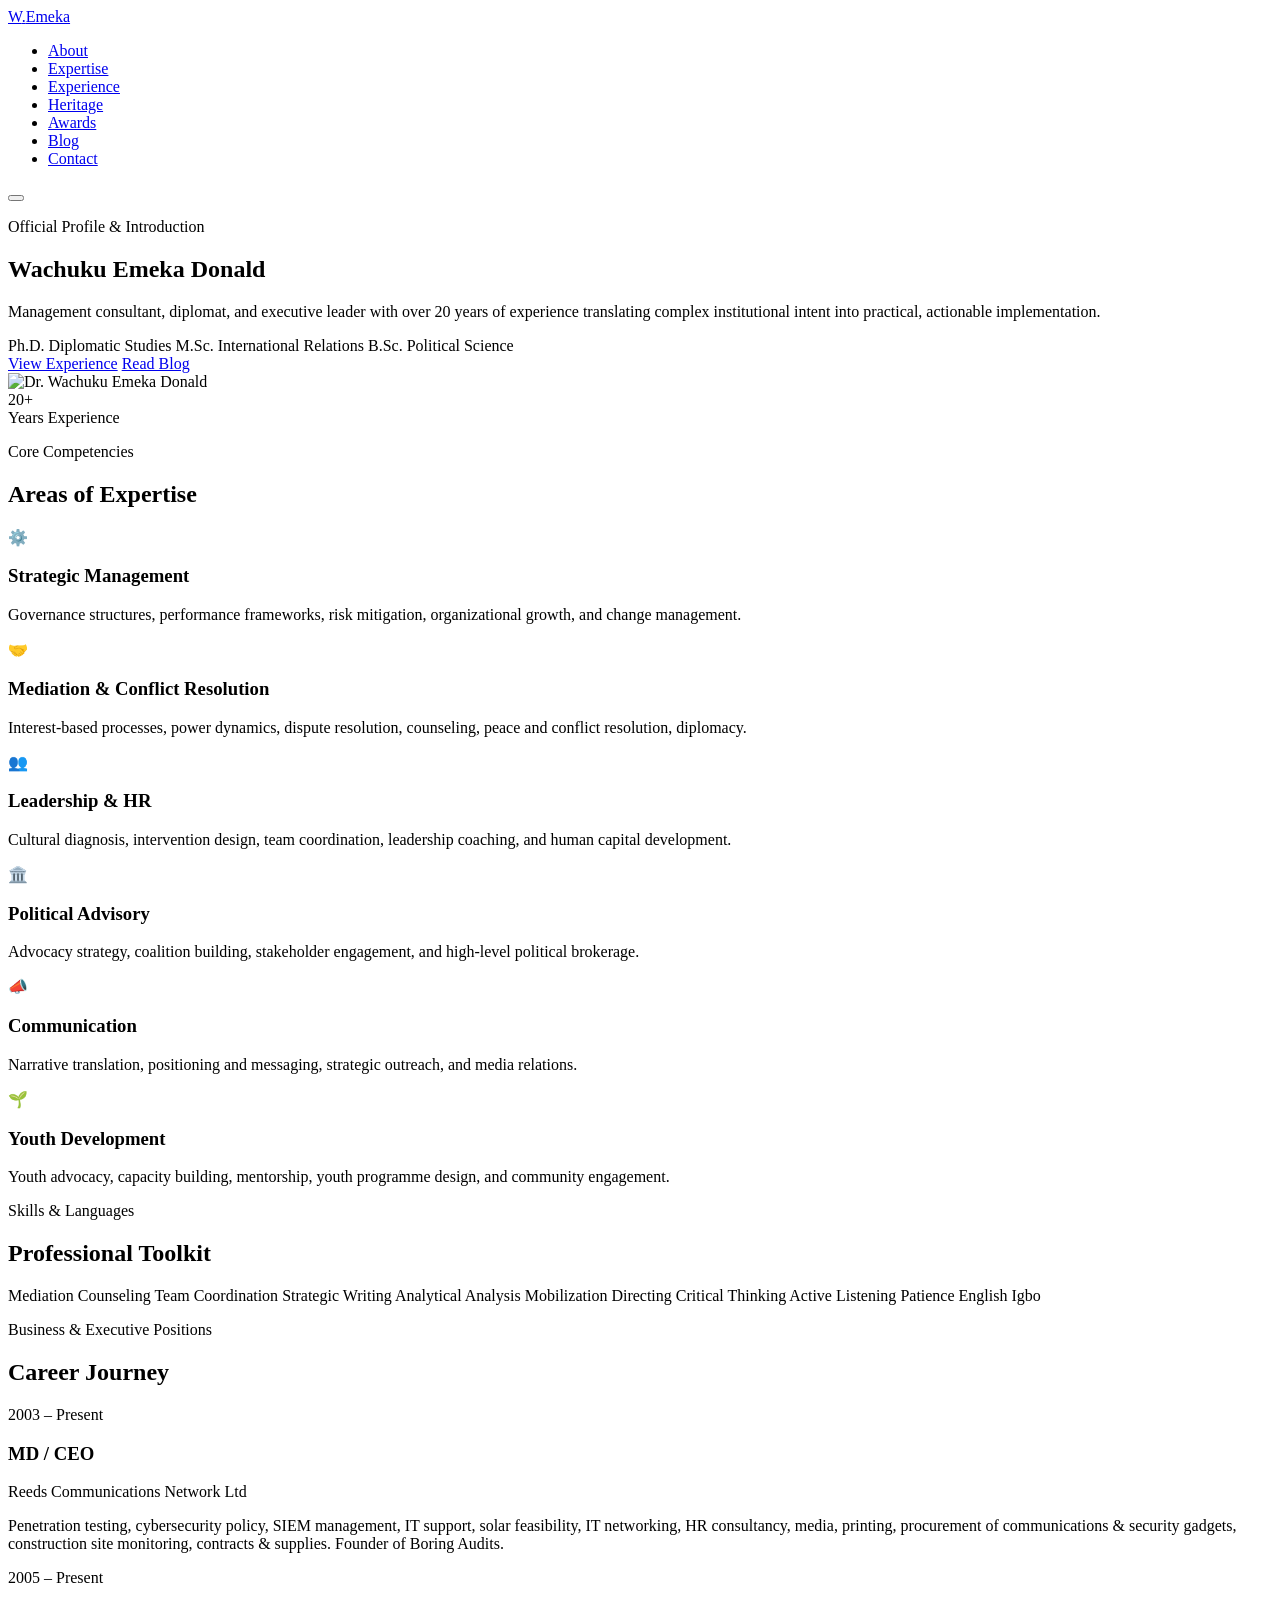
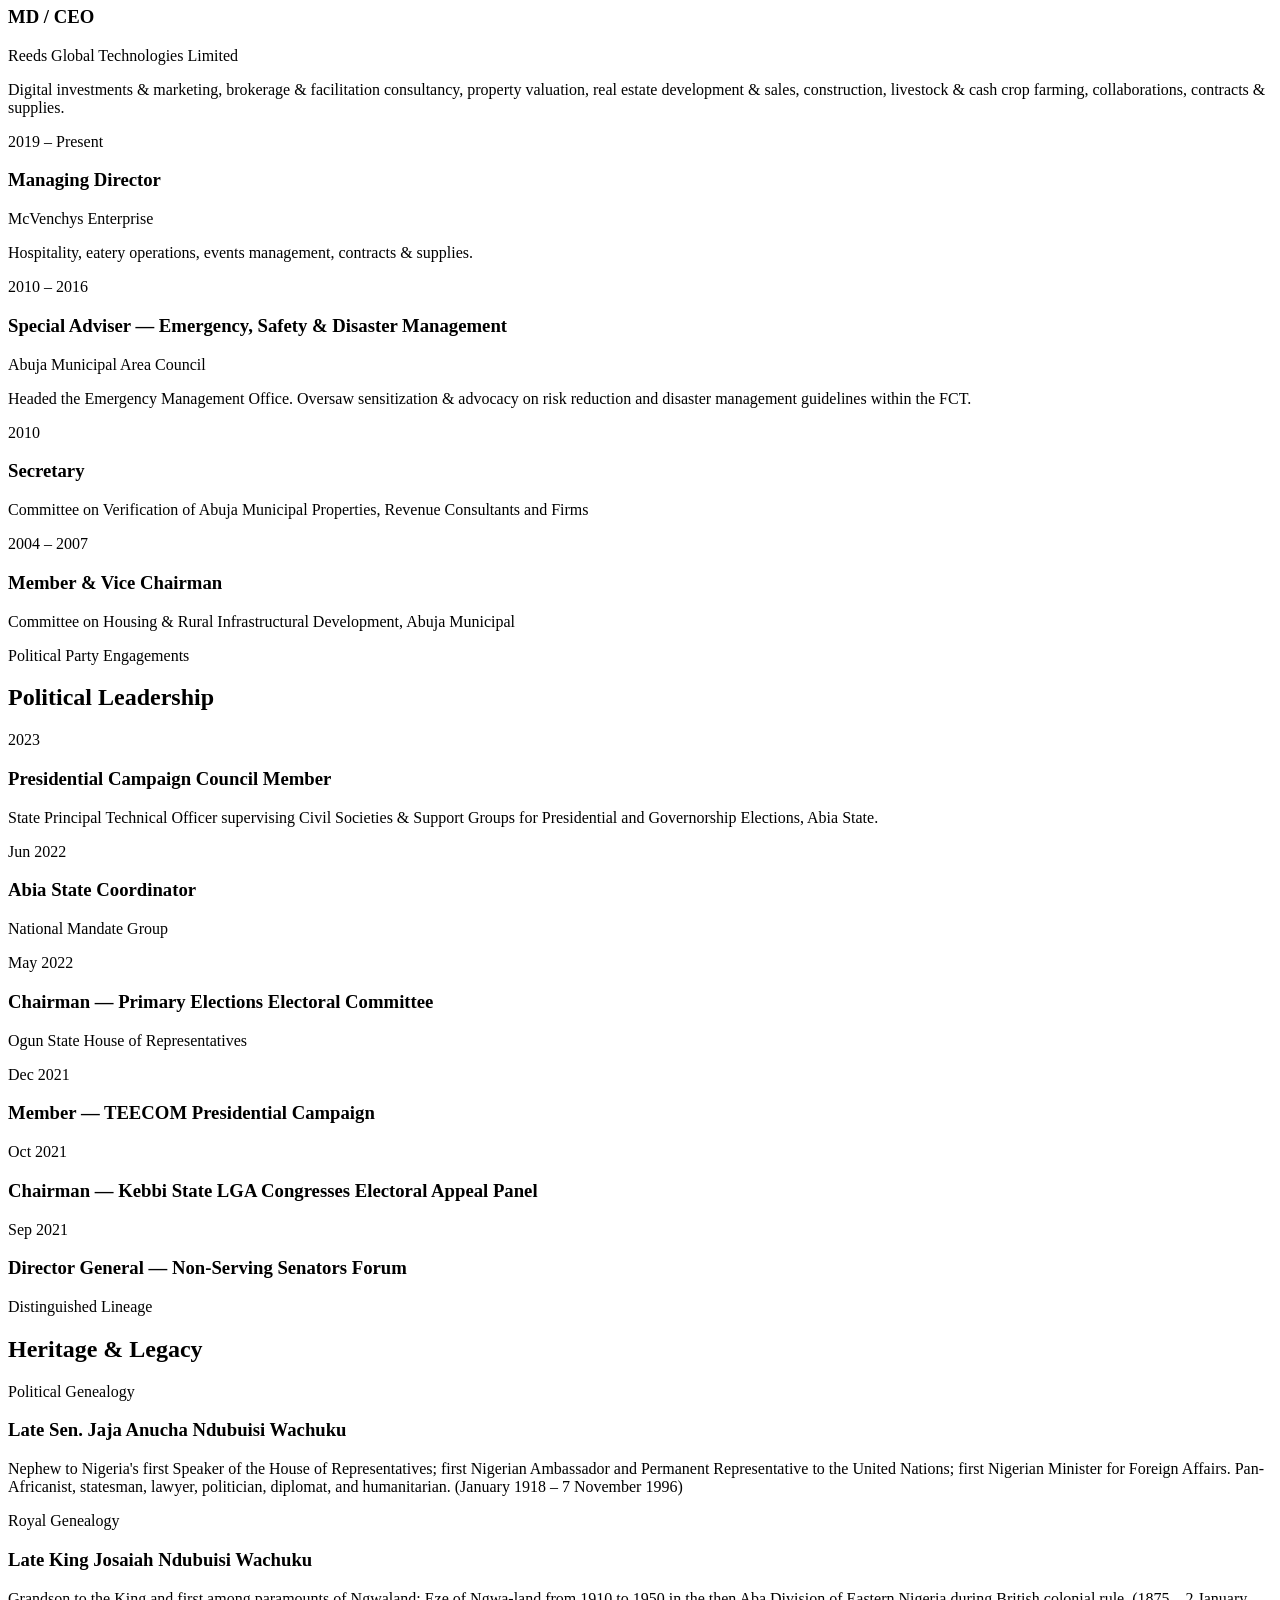
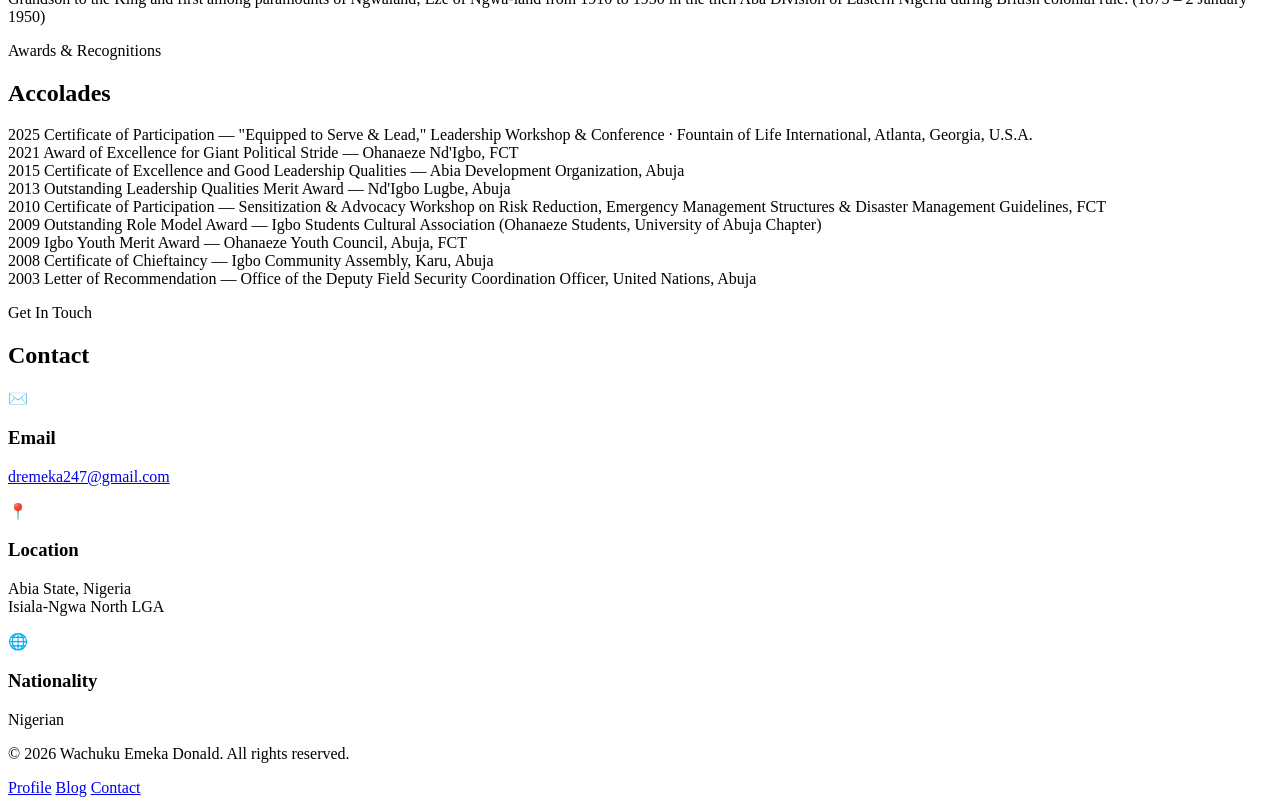
==== commit 0625455a: "chore: update base href to root path in index and blog pages" ====
--- a/dremeka/index.html
+++ b/dremeka/index.html
@@ -5,6 +5,7 @@
   <meta name="viewport" content="width=device-width, initial-scale=1.0">
   <title>Dr. Wachuku Emeka Donald — Diplomat, Executive, Strategist</title>
   <meta name="description" content="Official profile of Dr. Wachuku Emeka Donald — Management Consultant, Diplomat, and Executive Leader with over 20 years of strategic experience.">
+  <base href="/">
   <link rel="stylesheet" href="styles.css">
 </head>
 <body>
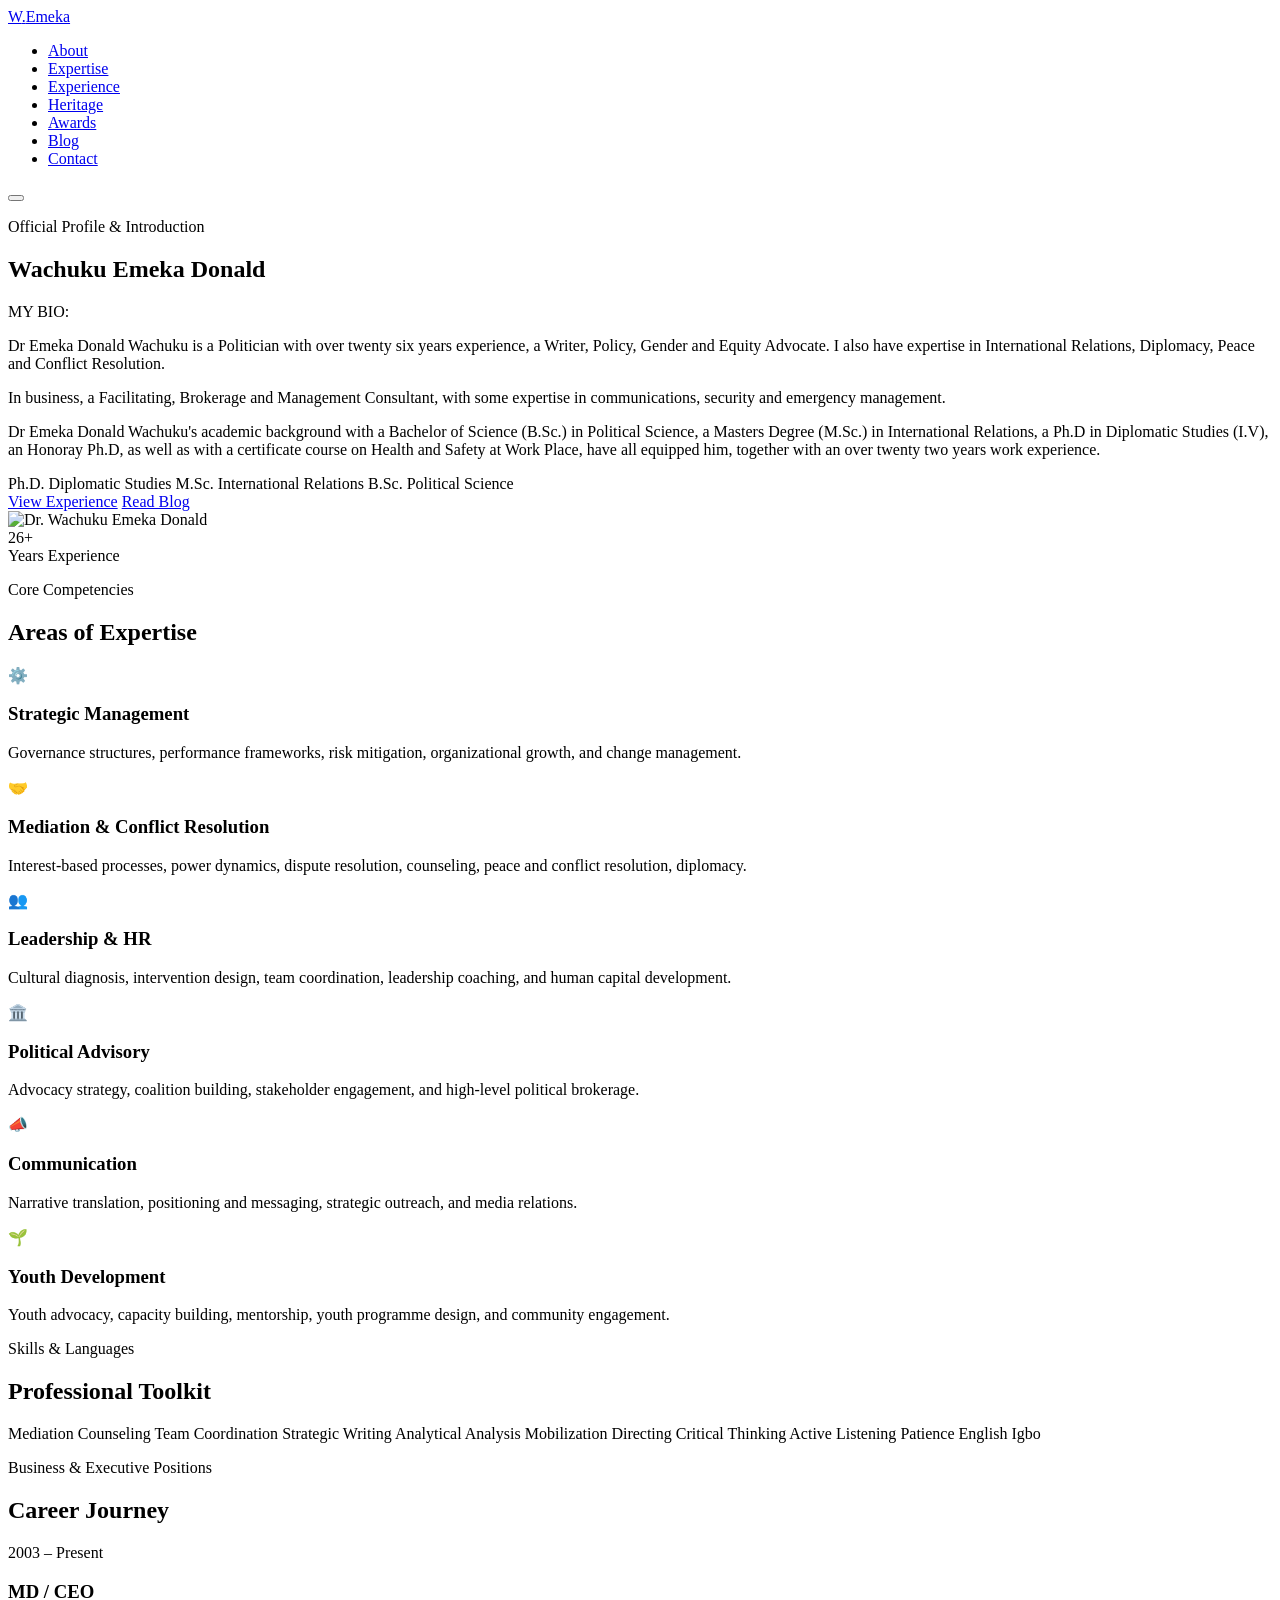
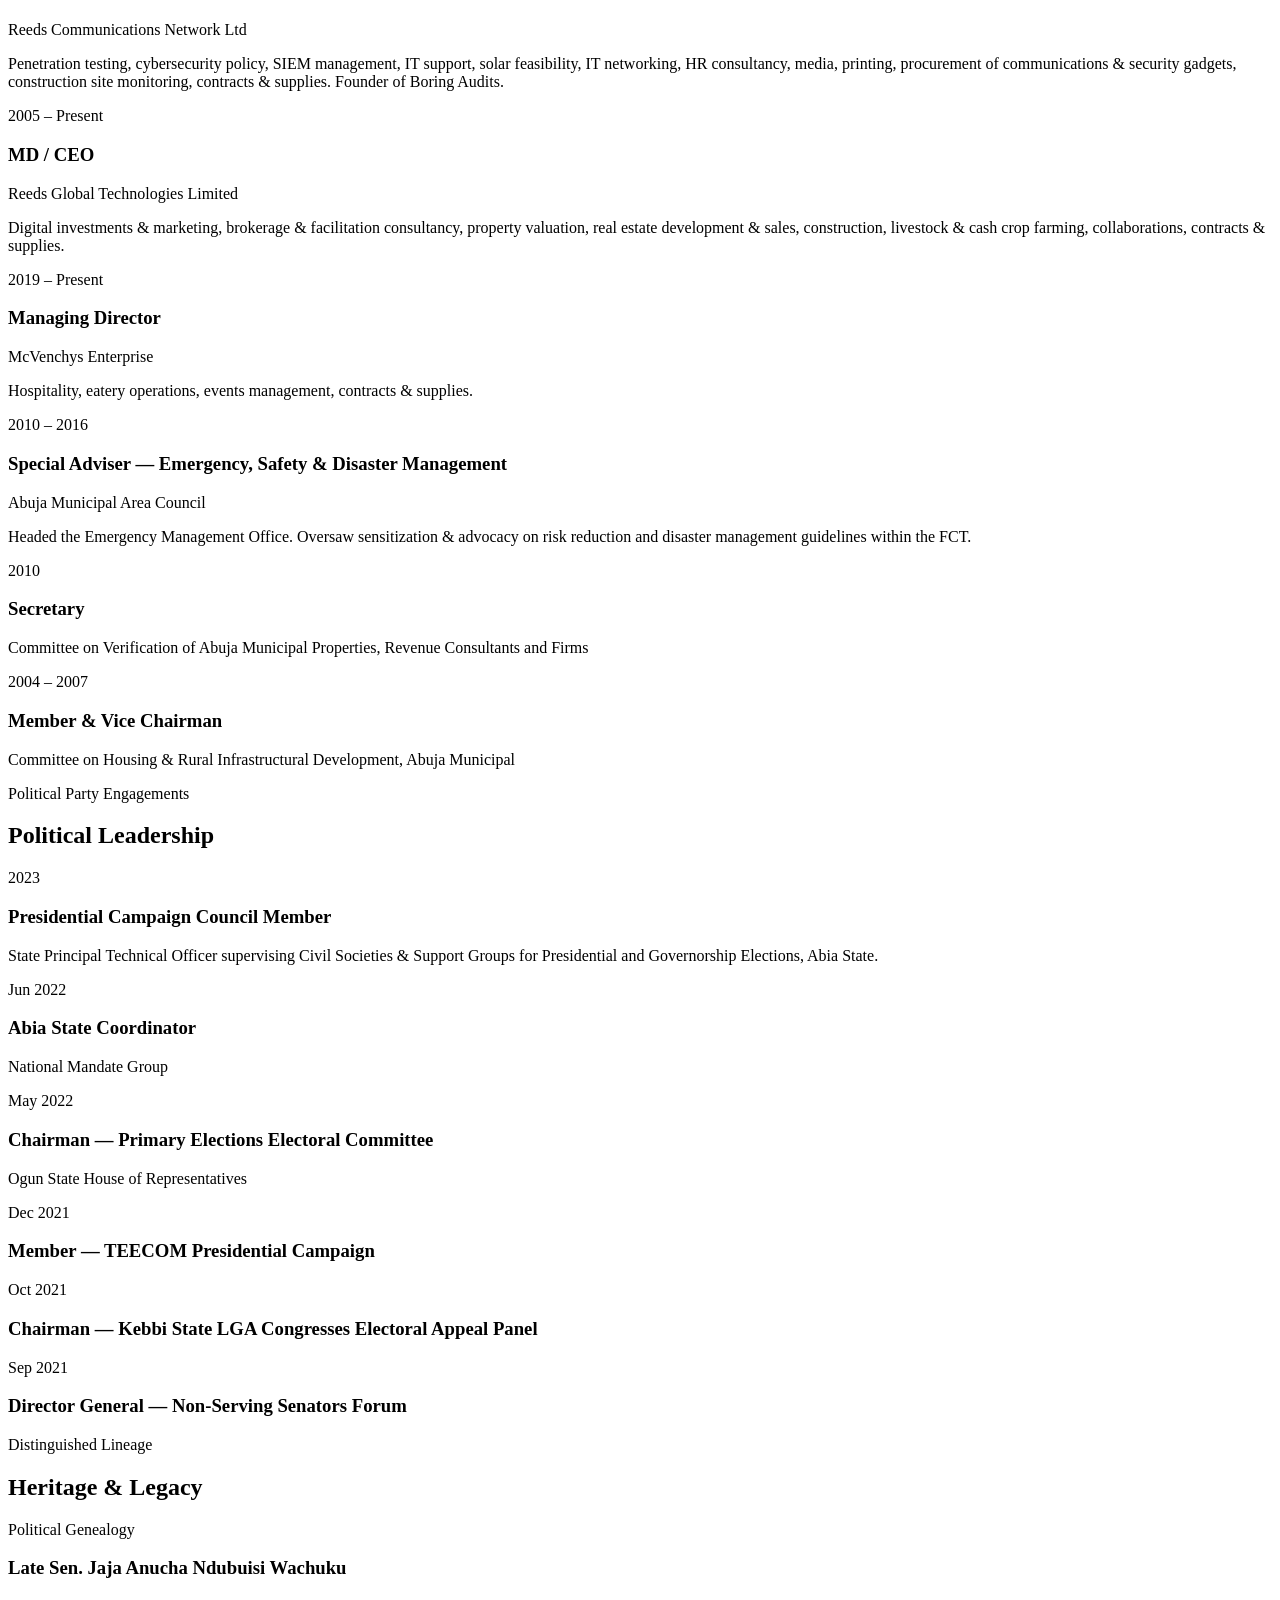
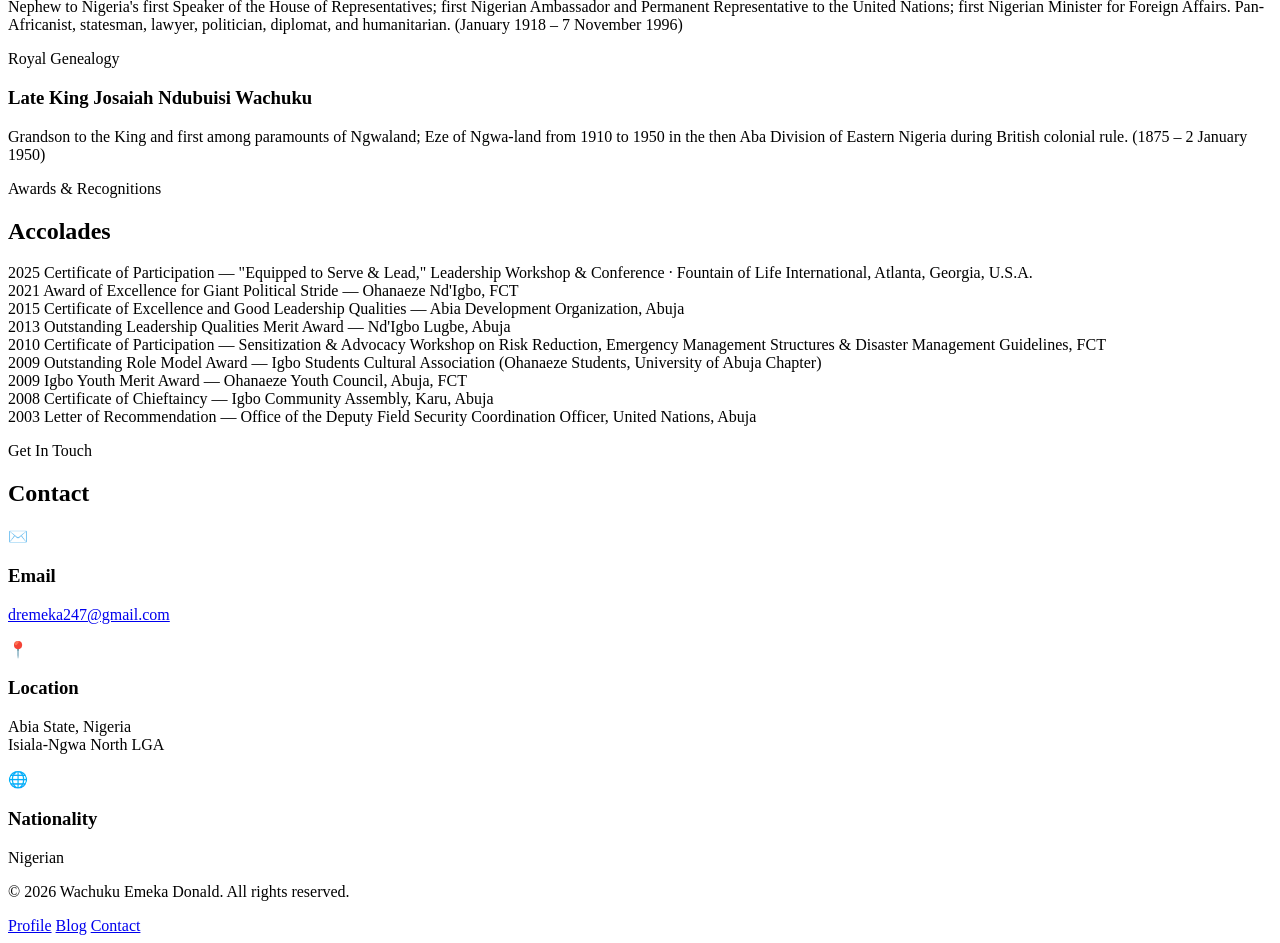
==== commit b7fb310a: "feat: replace hero tagline with detailed biography section and update experience counter" ====
--- a/dremeka/index.html
+++ b/dremeka/index.html
@@ -39,9 +39,12 @@
             Wachuku
             <span class="gold">Emeka Donald</span>
           </h1>
-          <p class="hero-tagline">
-            Management consultant, diplomat, and executive leader with over 20 years of experience translating complex institutional intent into practical, actionable implementation.
-          </p>
+          <p class="hero-greeting" style="margin-bottom: 12px;">MY BIO:</p>
+          <div class="hero-bio">
+            <p>Dr Emeka Donald Wachuku is a Politician with over twenty six years experience, a Writer, Policy, Gender and Equity Advocate. I also have expertise in International Relations, Diplomacy, Peace and Conflict Resolution.</p>
+            <p>In business, a Facilitating, Brokerage and Management Consultant, with some expertise in communications, security and emergency management.</p>
+            <p>Dr Emeka Donald Wachuku's academic background with a Bachelor of Science (B.Sc.) in Political Science, a Masters Degree (M.Sc.) in International Relations, a Ph.D in Diplomatic Studies (I.V), an Honoray Ph.D, as well as with a certificate course on Health and Safety at Work Place, have all equipped him, together with an over twenty two years work experience.</p>
+          </div>
           <div class="hero-credentials">
             <span class="credential-tag">Ph.D. Diplomatic Studies</span>
             <span class="credential-tag">M.Sc. International Relations</span>
@@ -57,7 +60,7 @@
             <img src="assets/images/profile.jpg" alt="Dr. Wachuku Emeka Donald" id="heroProfileImage">
           </div>
           <div class="hero-float-badge">
-            <div class="badge-number">20+</div>
+            <div class="badge-number">26+</div>
             <div class="badge-label">Years Experience</div>
           </div>
         </div>
--- a/dremeka/styles.css
+++ b/dremeka/styles.css
@@ -318,6 +318,18 @@
   max-width: 480px;
   margin-bottom: 12px;
   line-height: 1.7;
+}
+
+.hero-bio {
+  max-width: 560px;
+  margin-bottom: 24px;
+}
+
+.hero-bio p {
+  font-size: 0.95rem;
+  color: var(--text-secondary);
+  line-height: 1.75;
+  margin-bottom: 14px;
 }
 
 .hero-credentials {
@@ -991,6 +1003,12 @@
   }
 
   .hero-tagline {
+    margin-left: auto;
+    margin-right: auto;
+  }
+
+  .hero-bio {
+    max-width: 480px;
     margin-left: auto;
     margin-right: auto;
   }
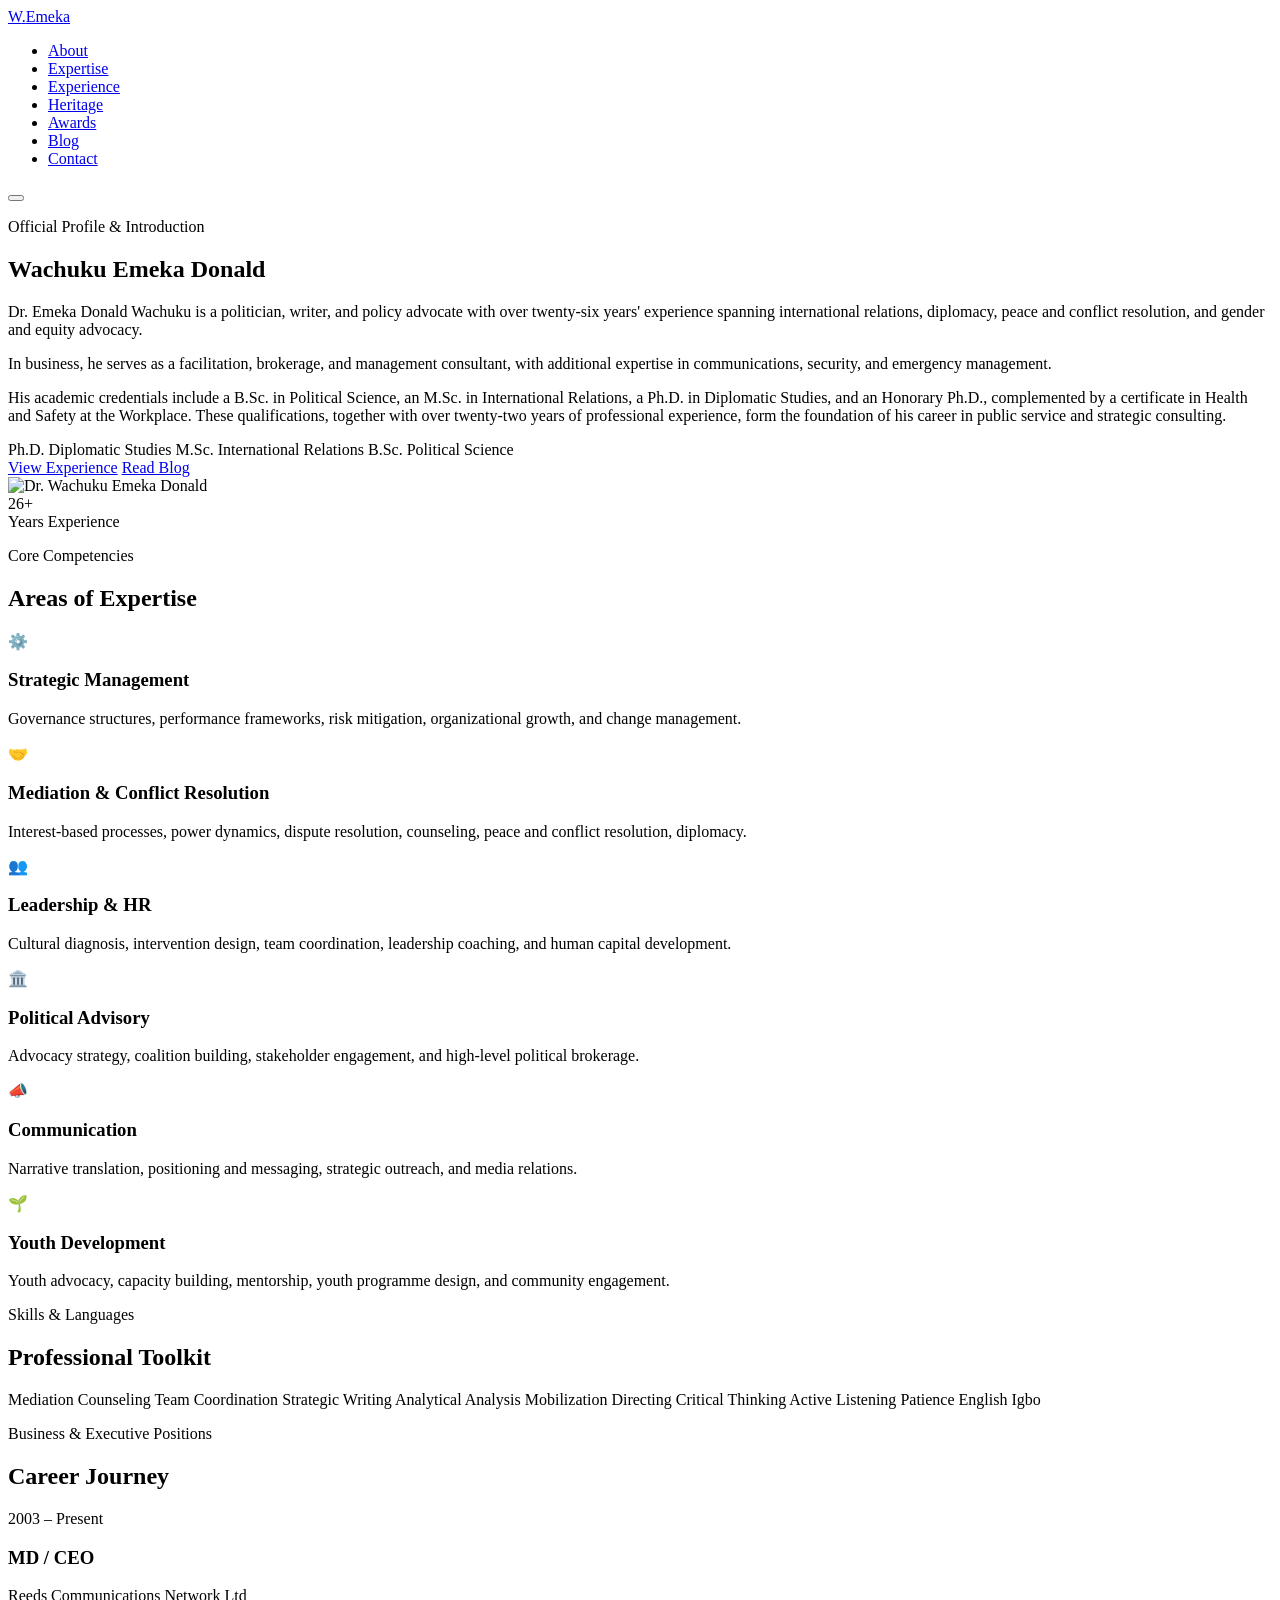
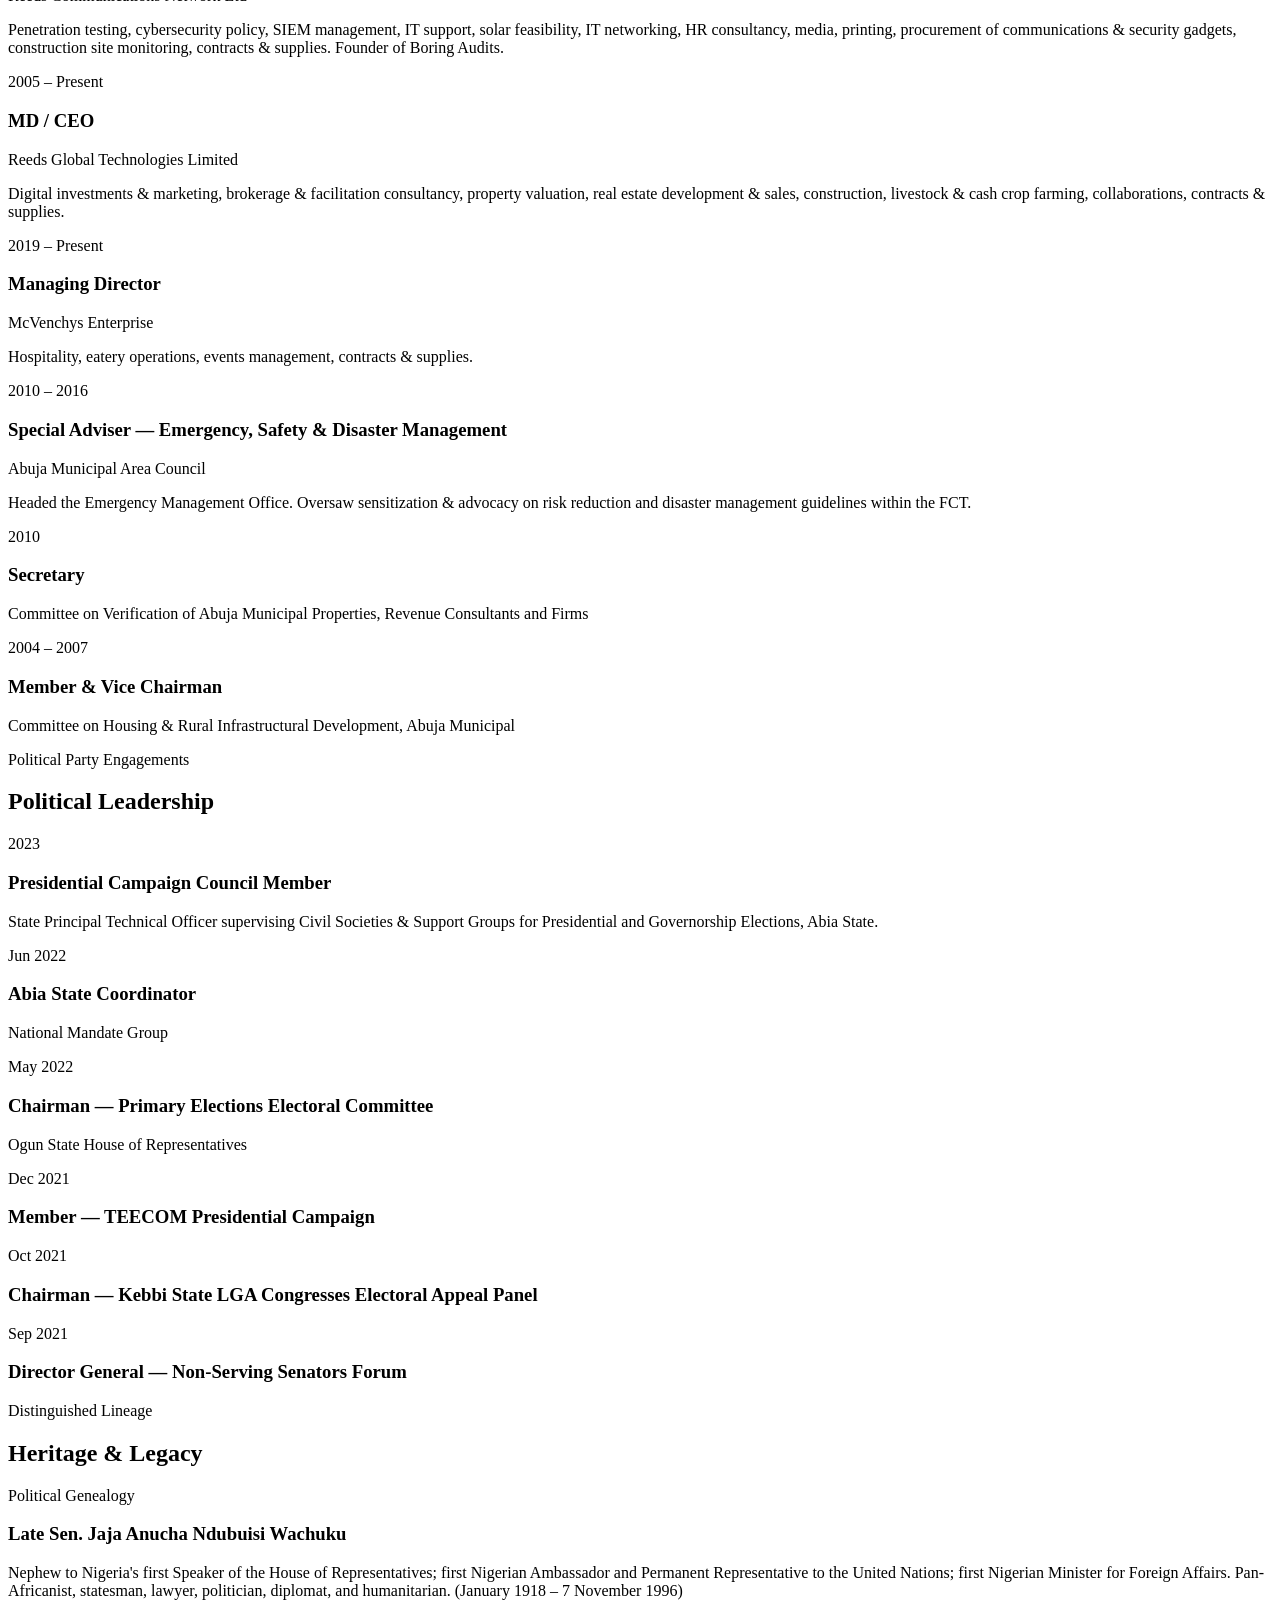
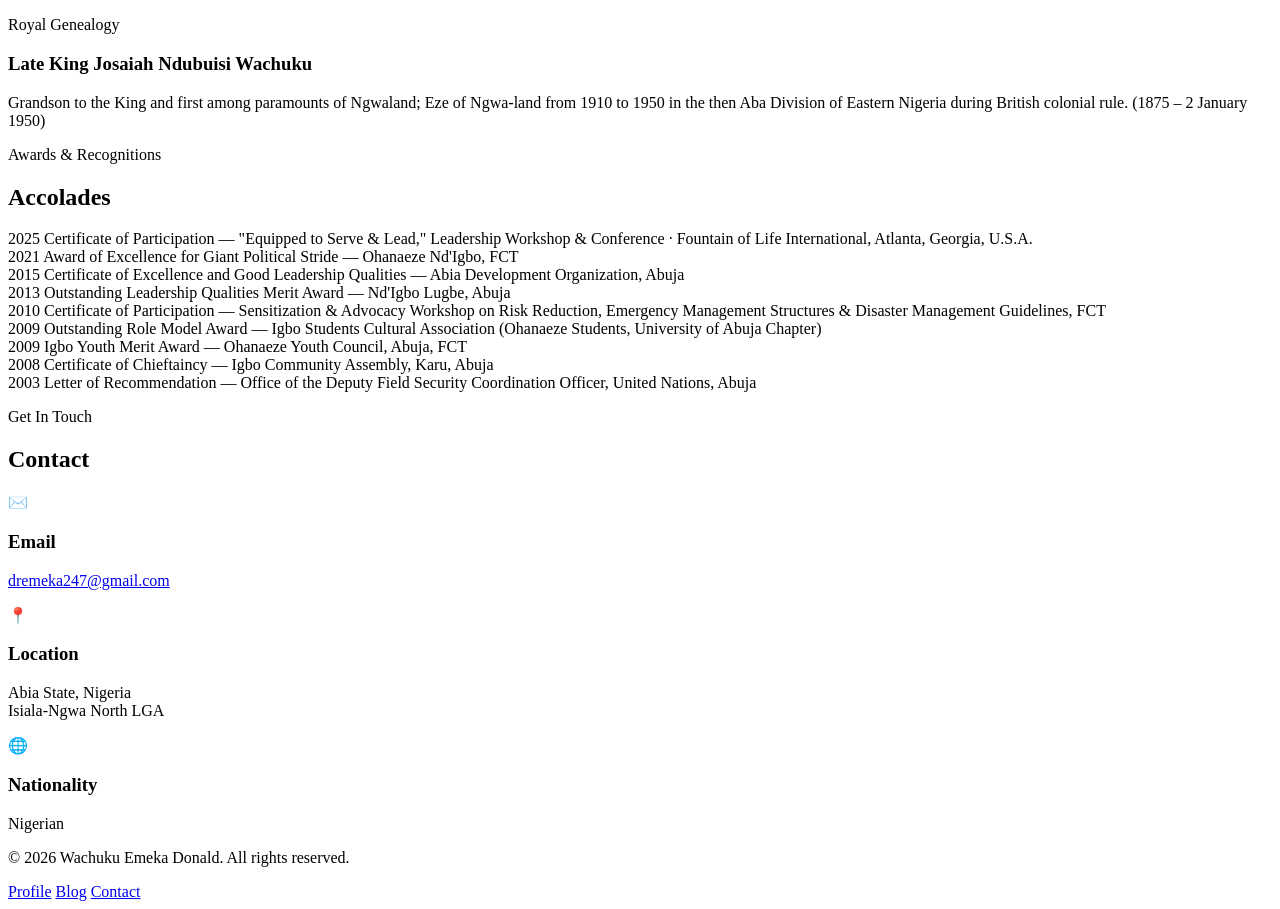
==== commit 0d13e233: "feat: update hero bio content and add profile image asset" ====
--- a/dremeka/index.html
+++ b/dremeka/index.html
@@ -39,11 +39,10 @@
             Wachuku
             <span class="gold">Emeka Donald</span>
           </h1>
-          <p class="hero-greeting" style="margin-bottom: 12px;">MY BIO:</p>
           <div class="hero-bio">
-            <p>Dr Emeka Donald Wachuku is a Politician with over twenty six years experience, a Writer, Policy, Gender and Equity Advocate. I also have expertise in International Relations, Diplomacy, Peace and Conflict Resolution.</p>
-            <p>In business, a Facilitating, Brokerage and Management Consultant, with some expertise in communications, security and emergency management.</p>
-            <p>Dr Emeka Donald Wachuku's academic background with a Bachelor of Science (B.Sc.) in Political Science, a Masters Degree (M.Sc.) in International Relations, a Ph.D in Diplomatic Studies (I.V), an Honoray Ph.D, as well as with a certificate course on Health and Safety at Work Place, have all equipped him, together with an over twenty two years work experience.</p>
+            <p>Dr. Emeka Donald Wachuku is a politician, writer, and policy advocate with over twenty-six years' experience spanning international relations, diplomacy, peace and conflict resolution, and gender and equity advocacy.</p>
+            <p>In business, he serves as a facilitation, brokerage, and management consultant, with additional expertise in communications, security, and emergency management.</p>
+            <p>His academic credentials include a B.Sc. in Political Science, an M.Sc. in International Relations, a Ph.D. in Diplomatic Studies, and an Honorary Ph.D., complemented by a certificate in Health and Safety at the Workplace. These qualifications, together with over twenty-two years of professional experience, form the foundation of his career in public service and strategic consulting.</p>
           </div>
           <div class="hero-credentials">
             <span class="credential-tag">Ph.D. Diplomatic Studies</span>
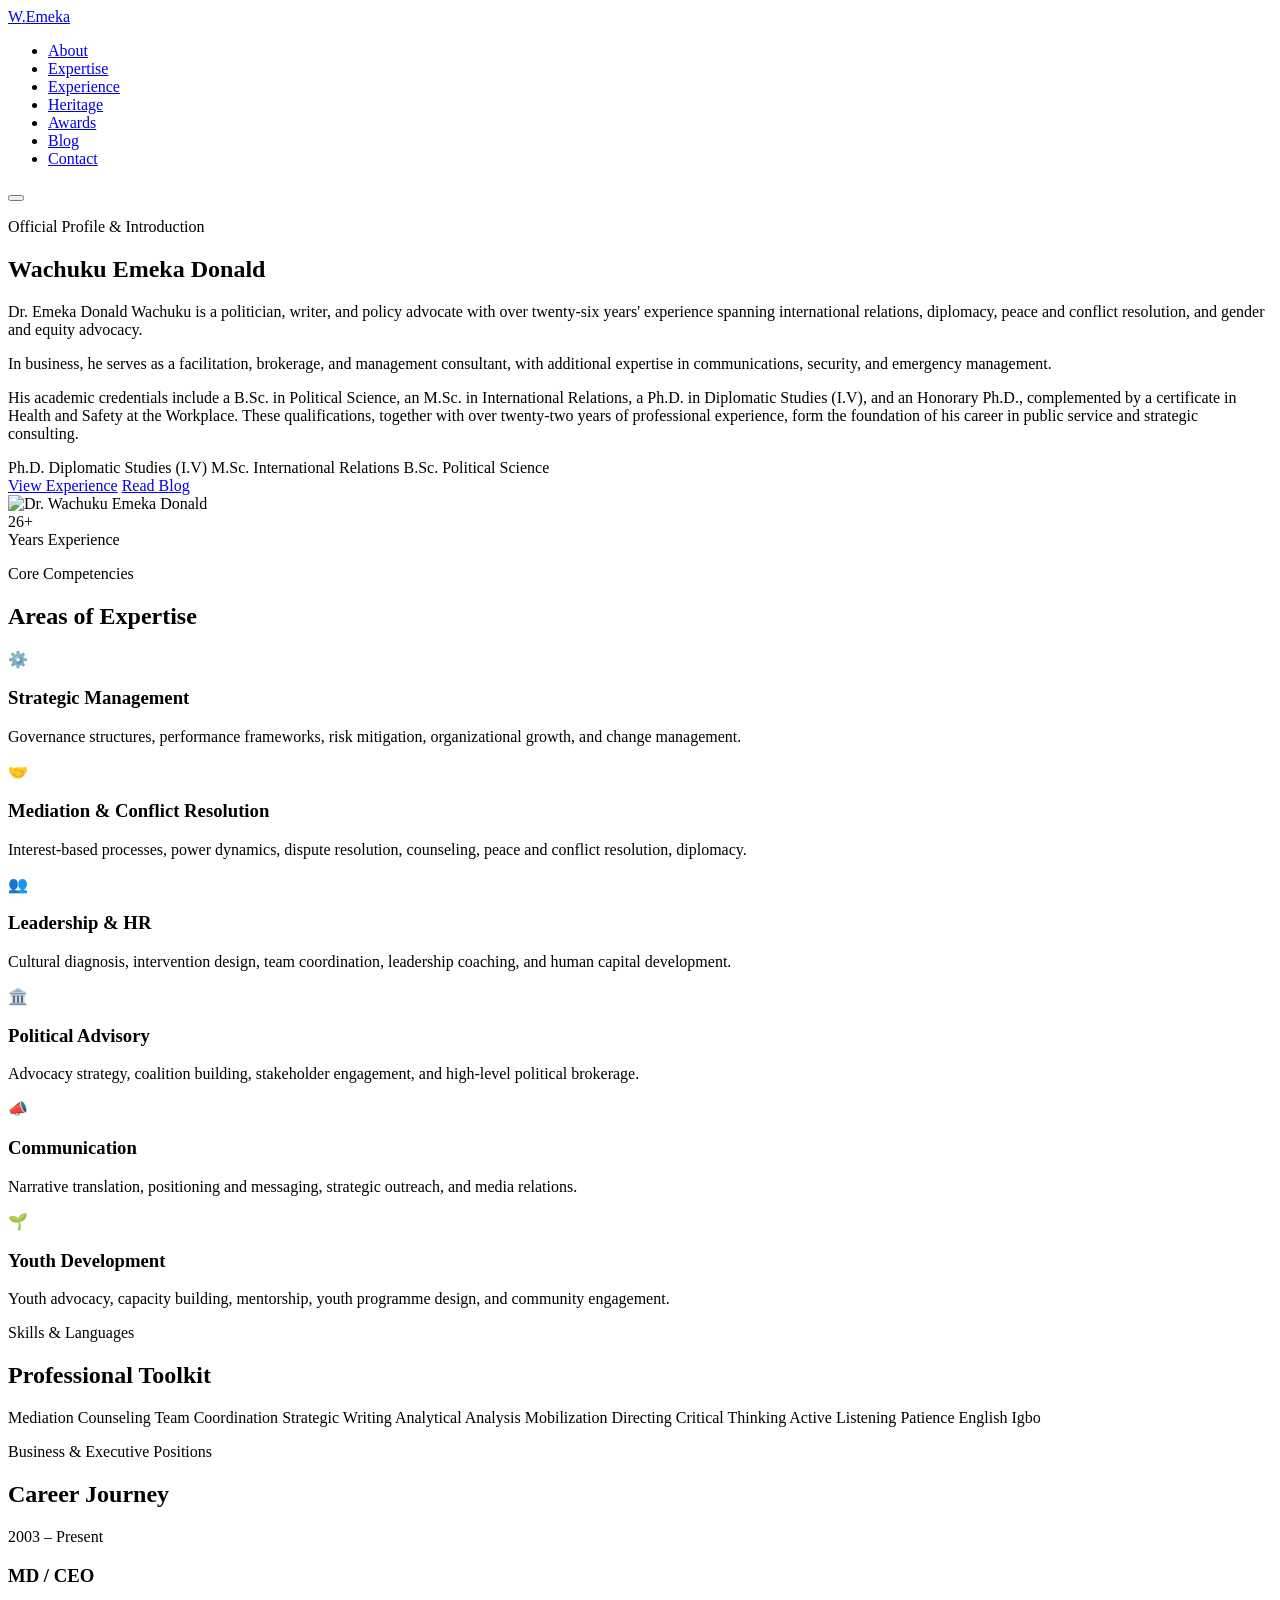
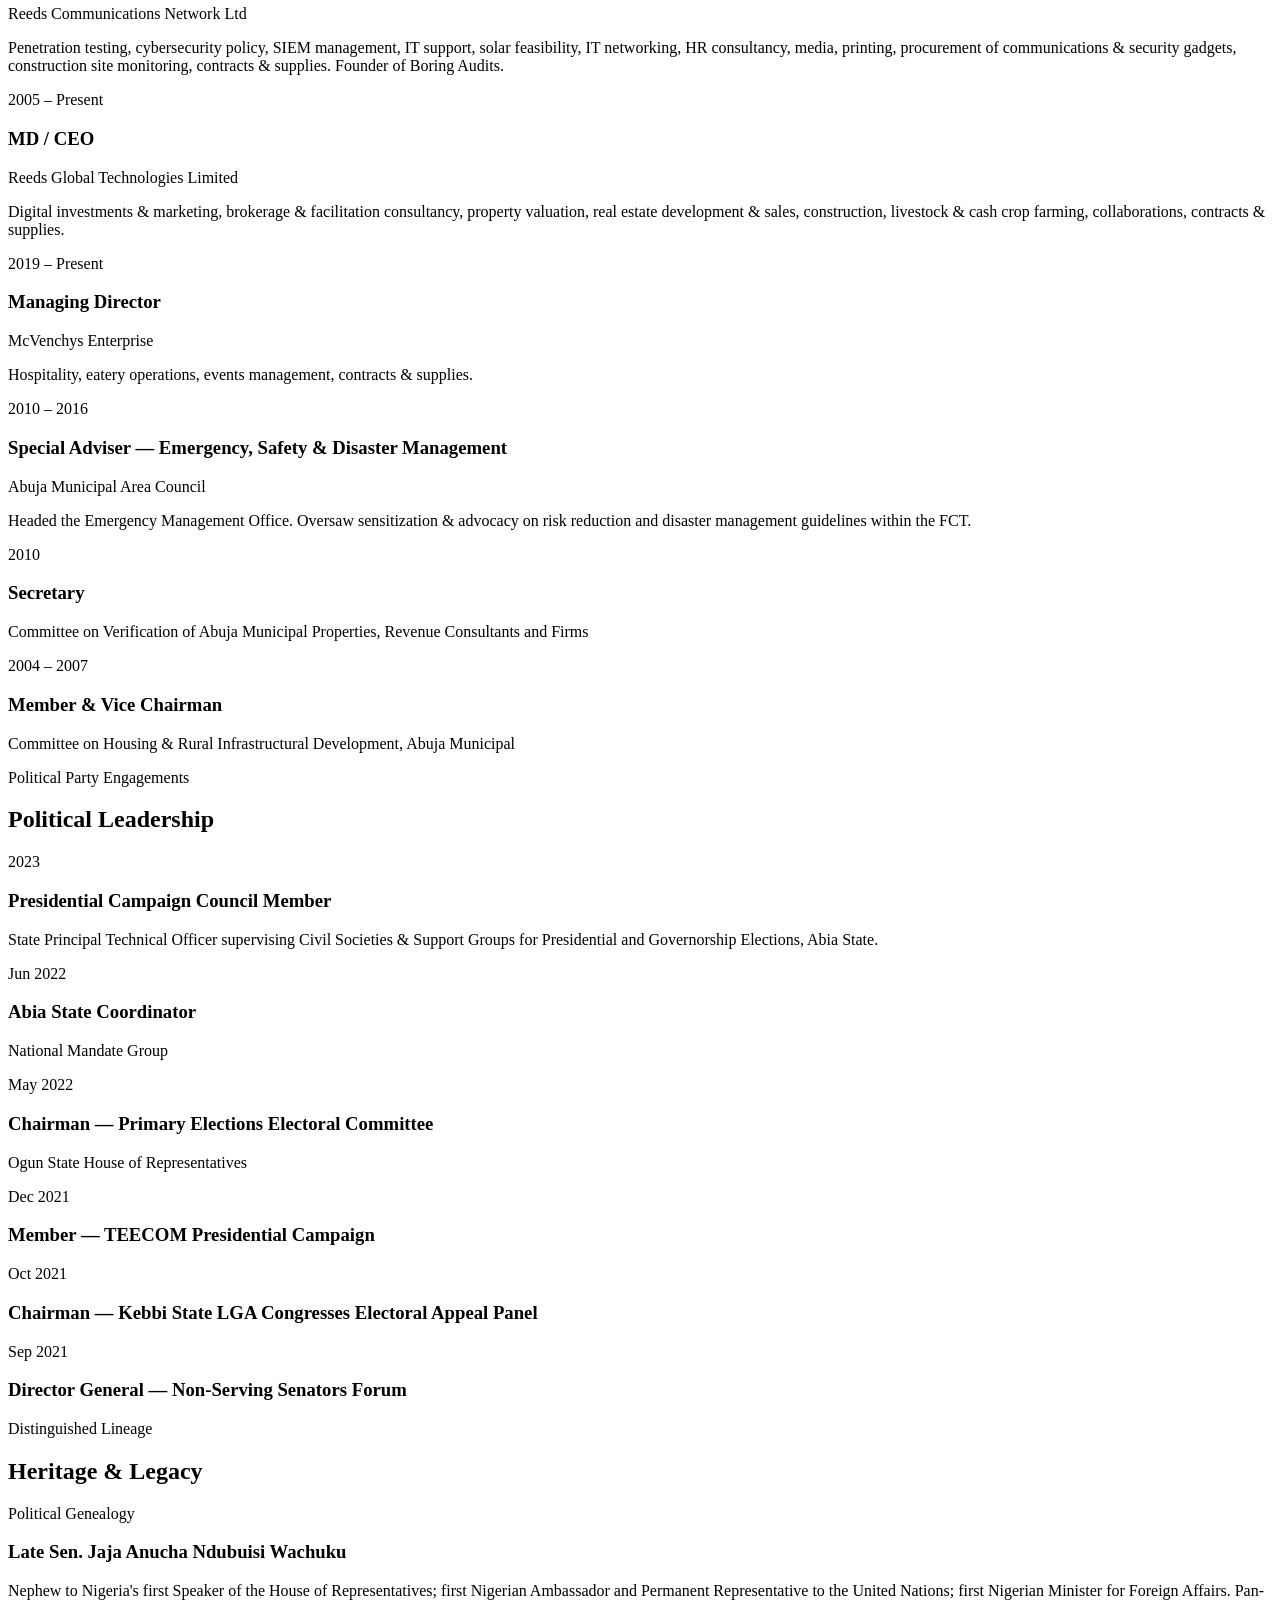
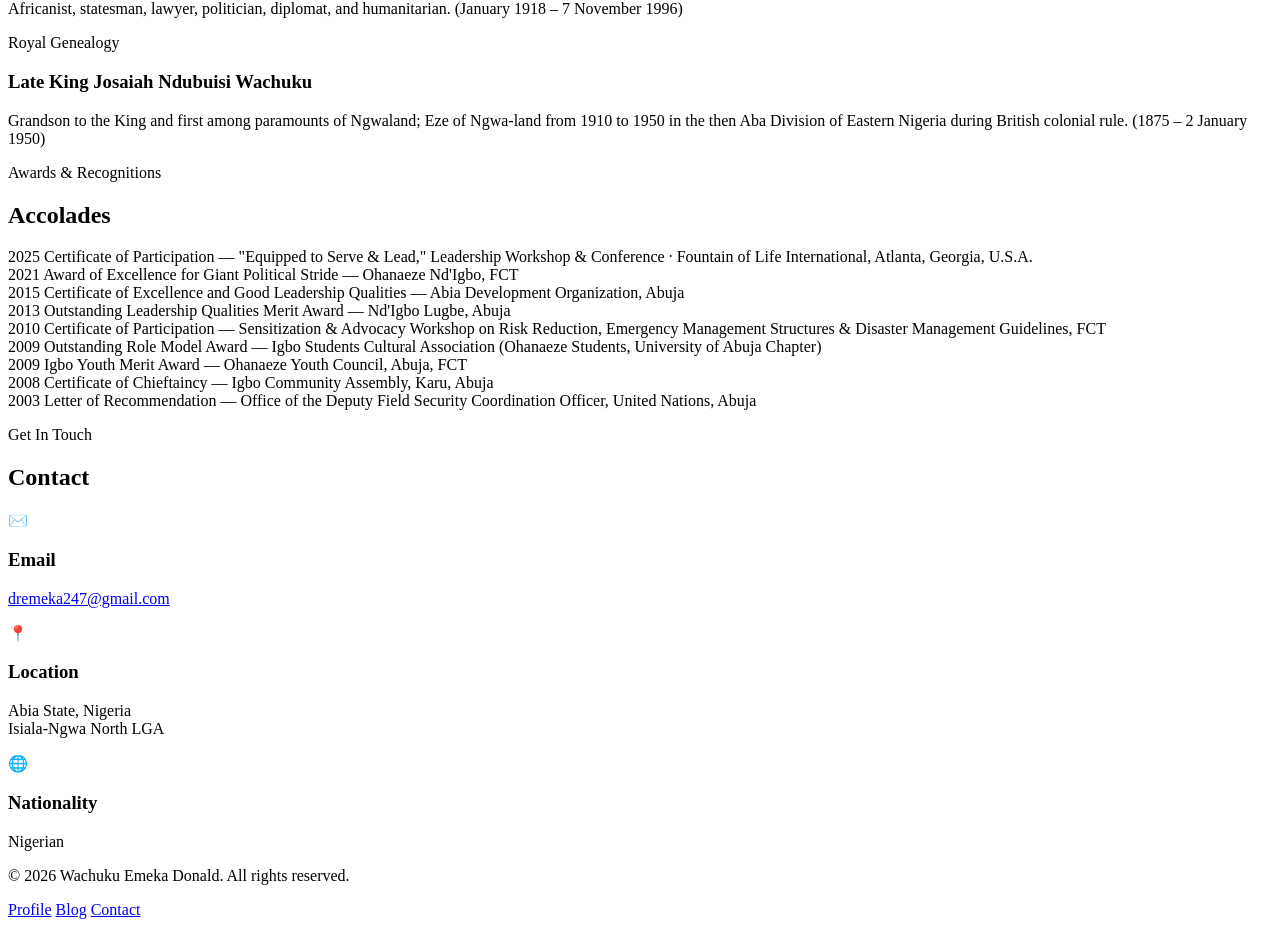
==== commit 1915d94f: "feat: update Ph.D. credential to include (I.V) suffix in hero section" ====
--- a/dremeka/index.html
+++ b/dremeka/index.html
@@ -7,6 +7,7 @@
   <meta name="description" content="Official profile of Dr. Wachuku Emeka Donald — Management Consultant, Diplomat, and Executive Leader with over 20 years of strategic experience.">
   <base href="/">
   <link rel="stylesheet" href="styles.css">
+  <link rel="icon" type="image/svg+xml" href="assets/favicon.svg">
 </head>
 <body>
 
@@ -42,10 +43,10 @@
           <div class="hero-bio">
             <p>Dr. Emeka Donald Wachuku is a politician, writer, and policy advocate with over twenty-six years' experience spanning international relations, diplomacy, peace and conflict resolution, and gender and equity advocacy.</p>
             <p>In business, he serves as a facilitation, brokerage, and management consultant, with additional expertise in communications, security, and emergency management.</p>
-            <p>His academic credentials include a B.Sc. in Political Science, an M.Sc. in International Relations, a Ph.D. in Diplomatic Studies, and an Honorary Ph.D., complemented by a certificate in Health and Safety at the Workplace. These qualifications, together with over twenty-two years of professional experience, form the foundation of his career in public service and strategic consulting.</p>
+            <p>His academic credentials include a B.Sc. in Political Science, an M.Sc. in International Relations, a Ph.D. in Diplomatic Studies (I.V), and an Honorary Ph.D., complemented by a certificate in Health and Safety at the Workplace. These qualifications, together with over twenty-two years of professional experience, form the foundation of his career in public service and strategic consulting.</p>
           </div>
           <div class="hero-credentials">
-            <span class="credential-tag">Ph.D. Diplomatic Studies</span>
+            <span class="credential-tag">Ph.D. Diplomatic Studies (I.V)</span>
             <span class="credential-tag">M.Sc. International Relations</span>
             <span class="credential-tag">B.Sc. Political Science</span>
           </div>
